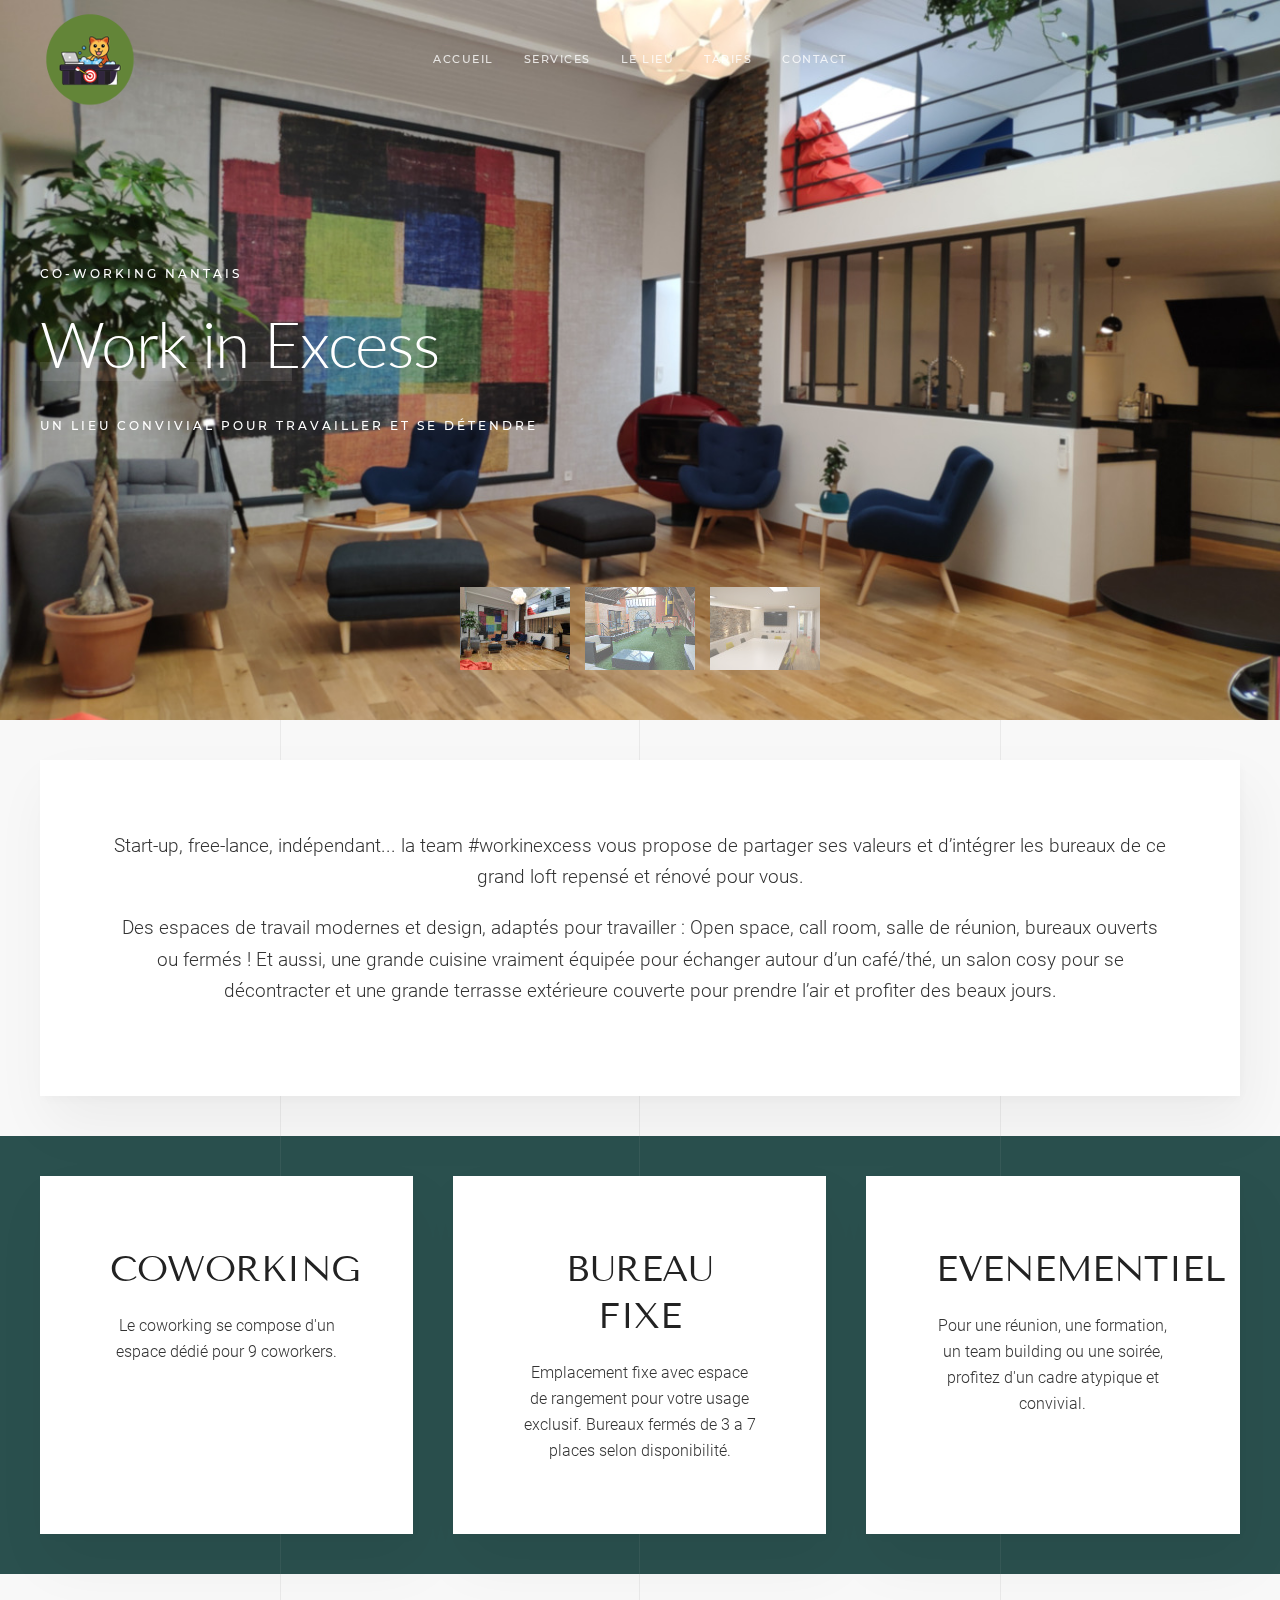
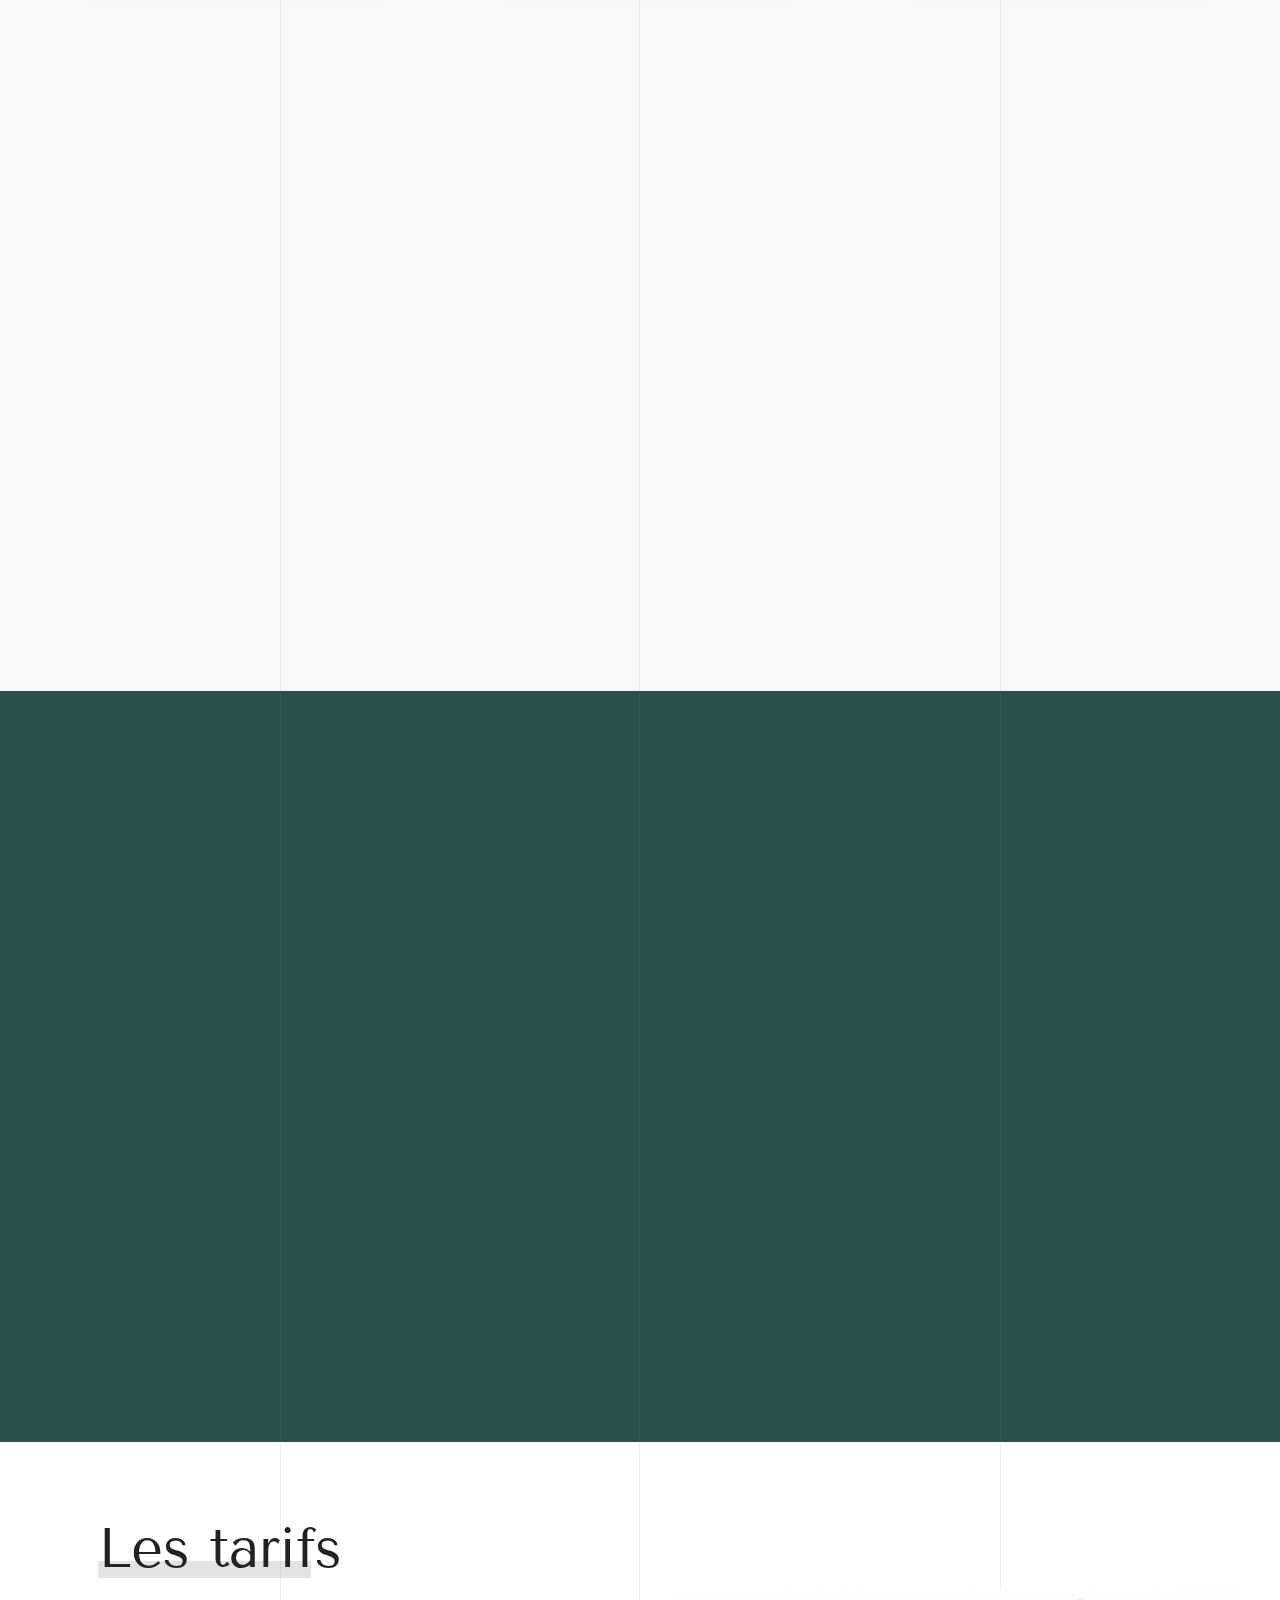
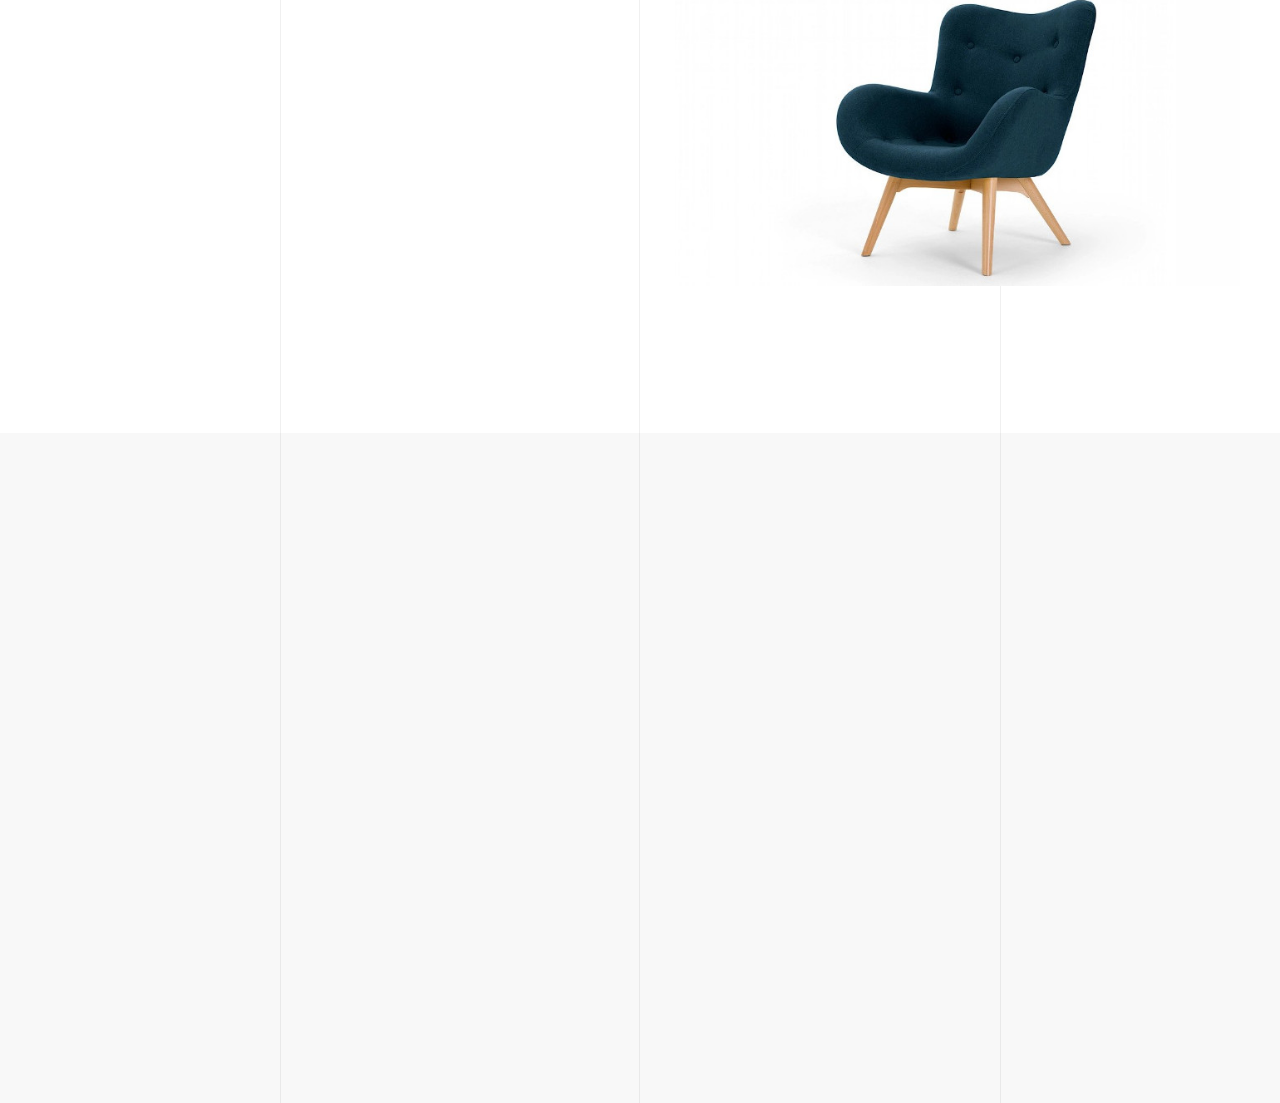
==== index.html @ 3f587df8 "Correction taille image + carnet 10 tickets" ====
<!DOCTYPE html>
<html dir="ltr" vocab="http://schema.org/" lang="en-gb">
<head>
  <meta http-equiv="content-type" content="text/html; charset=UTF-8">
  <meta http-equiv="X-UA-Compatible" content="IE=edge">
  <meta name="viewport" content="width=device-width, initial-scale=1">
  <meta charset="utf-8">
  <!-- base href="https://demo.yootheme.com/themes/joomla/2017/florence/" -->
  <meta name="author" content="Super User">
  <meta name="generator" content="Joomla! - Open Source Content Management">
  <title>Work In Excess</title>
  <link href="css/theme-white-red.css" rel="stylesheet" id="theme-style-css">
  <link href="https://fonts.googleapis.com/css?family=Lato" rel="stylesheet">
  <script src="js/uikit.js"></script>
  <script src="js/uikit-icons-florence.js"></script>
  <script src="js/theme.js"></script>
  <script>
    document.addEventListener('DOMContentLoaded', function () {
      Array.prototype.slice.call(document.querySelectorAll('a span[id^="cloak"]')).forEach(
          function (span) {
            span.innerText = span.textContent;
          });
    });
  </script>

</head>
<body class="" style="">


<div class="tm-page">

  <div class="tm-header-mobile uk-hidden@l">
    <nav class="uk-navbar-container uk-navbar">
      <div class="uk-navbar-left">
        <a class="uk-navbar-toggle" href="#tm-mobile" uk-toggle="">
          <div uk-navbar-toggle-icon="" class="uk-navbar-toggle-icon uk-icon">
            <svg width="20" height="20" viewBox="0 0 20 20" xmlns="http://www.w3.org/2000/svg"
                 data-svg="navbar-toggle-icon">
              <rect y="9" width="20" height="1"></rect>
              <rect y="3" width="20" height="1"></rect>
              <rect y="15" width="20" height="1"></rect>
            </svg>
          </div>
        </a>
      </div>

      <div class="uk-navbar-center">
        <a class="uk-navbar-item uk-logo" href="#">
          <img src="img/logo/logo-mobile.png" alt="Work In Excess"> </a>
      </div>

    </nav>


    <div id="tm-mobile" class="uk-modal-full uk-modal" uk-modal="">
      <div class="uk-modal-dialog uk-modal-body uk-text-center uk-flex uk-height-viewport">

        <button class="uk-modal-close-full uk-close uk-icon" type="button" uk-close="">
          <svg width="14" height="14" viewBox="0 0 14 14" xmlns="http://www.w3.org/2000/svg"
               data-svg="close-icon">
            <line fill="none" stroke="#000" stroke-width="1.1" x1="1" y1="1" x2="13" y2="13"></line>
            <line fill="none" stroke="#000" stroke-width="1.1" x1="13" y1="1" x2="1" y2="13"></line>
          </svg>
        </button>

        <div class="uk-margin-auto-vertical uk-width-1-1">
          <div class="uk-child-width-1-1 uk-grid" uk-grid="">
            <div>
              <div class="uk-panel" id="module-0">
                <ul class="uk-nav uk-nav-primary uk-nav-center"
                    uk-scrollspy="target: [uk-scrollspy-class]; cls: uk-animation-fade; delay: false;">
                  <li><a href="#home" uk-toggle="target: #tm-mobile">Accueil</a></li>
                  <li><a href="#services" uk-toggle="target: #tm-mobile">Services</a></li>
                  <li><a href="#site" uk-toggle="target: #tm-mobile"
                         uk-scrollspy="target: [uk-scrollspy-class uk-section-default]; cls: uk-animation-fade; delay: false;">Le
                    Lieu</a></li>
                  <li><a href="#tarifs" uk-toggle="target: #tm-mobile">Tarifs</a></li>
                  <li><a href="#Contact" uk-toggle="target: #tm-mobile">Contact</a></li>
                </ul>
              </div>
            </div>
          </div>


        </div>

      </div>
    </div>
  </div>


  <div class="tm-header uk-visible@l tm-header-transparent" uk-header="">


    <div uk-sticky="" media="@l" cls-active="uk-navbar-sticky" sel-target=".uk-navbar-container"
         class="uk-sticky">

      <div class="uk-navbar-container uk-navbar-transparent uk-light">

        <div class="uk-container">
          <nav class="uk-navbar"
               uk-navbar="{&quot;align&quot;:&quot;center&quot;,&quot;boundary&quot;:&quot;!.uk-navbar-container&quot;}">

            <div class="uk-navbar-left">
              <a href="#home" class="uk-navbar-item uk-logo">
                <img src="img/logo/logo-inverted.png" class="uk-logo-inverse" alt="Work In Excess">
              </a>
            </div>

            <div class="uk-navbar-center">

              <ul class="uk-navbar-nav">

                <li><a href="#home">Accueil</a></li>
                <li><a href="#services">Services</a></li>
                <li><a href="#site">Le Lieu</a></li>
                <li><a href="#tarifs">Tarifs</a></li>
                <li><a href="#Contact">Contact</a></li>

              </ul>

            </div>

            <div class="uk-navbar-right">


              <div class="uk-navbar-item" id="module-tm-1">


              </div>


            </div>

          </nav>
        </div>

      </div>

    </div>
    <div class="uk-sticky-placeholder" style="height: 120px; margin: 0px;" hidden=""></div>


  </div>


  <div id="system-message-container">
  </div>


  <div id="home" class="demo uk-section-primary uk-section uk-padding-remove-vertical"
       tm-header-transparent="dark">


    <div class="uk-grid-margin uk-grid uk-grid-stack" uk-grid="">
      <div class="uk-width-1-1@m uk-first-column">


        <div class="uk-margin uk-text-left@s uk-text-center uk-slideshow"
             uk-slideshow="minHeight: 600; maxHeight: 950; animation: pull; velocity: 1.4; autoplay: 1;">
          <div class="uk-position-relative">

            <ul class="uk-slideshow-items" style="min-height: 712.688px;">
              <li class="el-item uk-active uk-transition-active"
                  style="transform: translateX(0px); z-index: -1;">

                <div class="uk-position-cover" uk-slideshow-parallax="scale: 1"
                     style="transform: scale(1.2);">

                  <img class="el-image uk-cover" alt="" uk-cover=""
                       uk-img="target: !.uk-slideshow-items" data-src="./img/front/1.jpg"
                       data-srcset="./img/front/1_768.jpg 768w, ./img/front/1_1024.jpg 1024w, ./img/front/1_1366.jpg 1366w, ./img/front/1_1600.jpg 1600w, ./img/front/1_1920.jpg 1920w, ./img/front/1.jpg 2560w"
                       data-sizes="(max-aspect-ratio: 2560/1920) 225vh"
                       data-width="2560"
                       data-height="1920"
                       src="./img/front/2.jpg"
                       style="width: 1602px; height: 714px;"
                       sizes="(max-aspect-ratio: 2560/1920) 225vh"
                       srcset="./img/front/1_768.jpg 768w, ./img/front/1_1024.jpg 1024w, ./img/front/1_1366.jpg 1366w, ./img/front/1_1600.jpg 1600w, ./img/front/1_1920.jpg 1920w, ./img/front/1.jpg 2560w">
                </div>
                <div class="uk-position-cover"
                     uk-slideshow-parallax="opacity: 0.2,0,0; backgroundColor: #000,#000"
                     style="background-color: rgb(0, 0, 0); opacity: 0;"></div>

                <div
                    class="uk-position-cover uk-flex uk-flex-left uk-flex-middle uk-container uk-section">
                  <div class="header-text el-overlay uk-panel uk-width-xlarge">
                    <div class="el-meta uk-margin uk-h5 uk-margin-remove-adjacent"
                         uk-slideshow-parallax="y: 70,0,-100;"
                         style="transform: translate3d(0px, 0px, 0px);">Co-Working Nantais
                    </div>
                    <h1 class="el-title uk-margin uk-heading-primary uk-heading-line"
                        uk-slideshow-parallax="x: 320,0,-250;"
                        style="transform: translate3d(0px, 0px, 0px); font-family: 'Lato', sans-serif;">
                      <span>Work in Excess</span>
                    </h1>


                    <div class="el-meta uk-margin uk-h5 uk-margin-remove-adjacent"
                         uk-slideshow-parallax="y: 70,0,-100;"
                         style="transform: translate3d(0px, 0px, 0px);">
                      <p>UN LIEU CONVIVIAL
                        pour travailler et se détendre</p>
                    </div>

                  </div>
                </div>
              </li>
              <li class="el-item">

                <div class="uk-position-cover" uk-slideshow-parallax="scale: 1,1.2,1.2">

                  <img class="el-image uk-cover" alt="" uk-cover=""
                       uk-img="target: !.uk-slideshow-items" data-src="./img/front/2.jpg"
                       data-srcset="./img/front/2_768.jpg 768w, ./img/front/2_1024.jpg 1024w, ./img/front/2_1366.jpg 1366w, ./img/front/2_1600.jpg 1600w, ./img/front/2_1920.jpg 1920w, ./img/front/2.jpg 2560w"
                       data-sizes="(max-aspect-ratio: 2560/1920) 225vh" data-width="2560"
                       data-height="1920" src="./img/front/2.jpg"
                       style="width: 1602px; height: 714px;"
                       sizes="(max-aspect-ratio: 2560/1920) 225vh"
                       srcset="./img/front/2_768.jpg 768w, ./img/front/2_1024.jpg 1024w, ./img/front/2_1366.jpg 1366w, ./img/front/2_1600.jpg 1600w, ./img/front/2_1920.jpg 1920w, ./img/front/2.jpg 2560w">

                </div>
                <div class="uk-position-cover"
                     uk-slideshow-parallax="opacity: 0.2,0,0; backgroundColor: #000,#000"></div>

                <div
                    class="uk-position-cover uk-flex uk-flex-right uk-flex-bottom uk-container uk-section">
                  <div class="header-text el-overlay uk-panel uk-width-xlarge">
                    <div class="el-meta uk-margin uk-h5 uk-margin-remove-adjacent"
                         uk-slideshow-parallax="y: 70,0,-100;">
                    </div>
                    <h1 class="el-title uk-margin uk-heading-primary uk-heading-line"
                        uk-slideshow-parallax="x: 320,0,-250;"><span>Terrasse couverte</span>
                    </h1>


                    <div class="el-meta uk-margin uk-h4 uk-margin-remove-adjacent"
                         uk-slideshow-parallax="y: 70,0,-100;" style="font-size: 22px;padding:15px; text-transform: uppercase;background-color: rgba(255, 255, 255, .1);color: rgba(255, 255, 255, .8);">
                      Pour discuter, échanger, déjeuner ou jouer
                    </div>

                    <p>&nbsp;<br/>&nbsp;<br/>&nbsp;<br/></p>

                  </div>
                </div>
              </li>
              <li class="el-item">

                <div class="uk-position-cover" uk-slideshow-parallax="scale: 1,1.2,1.2">

                  <img class="el-image uk-cover" alt="" uk-cover=""
                       uk-img="target: !.uk-slideshow-items" data-src="./img/front/3.jpg"
                       data-srcset="./img/front/3_768.jpg 768w, ./img/front/3_1024.jpg 1024w, ./img/front/3_1366.jpg 1366w, ./img/front/3_1600.jpg 1600w, ./img/front/3_1920.jpg 1920w, ./img/front/3.jpg 2560w"
                       data-sizes="(max-aspect-ratio: 2560/1920) 225vh" data-width="2560"
                       data-height="1920" src="./img/front/3.jpg"
                       style="width: 1602px; height: 714px;"
                       sizes="(max-aspect-ratio: 2560/1920) 225vh"
                       srcset="./img/front/3_768.jpg 768w, ./img/front/3_1024.jpg 1024w, ./img/front/3_1366.jpg 1366w, ./img/front/3_1600.jpg 1600w, ./img/front/3_1920.jpg 1920w, ./img/front/3.jpg 2560w">

                </div>
                <div class="uk-position-cover"
                     uk-slideshow-parallax="opacity: 0.2,0,0; backgroundColor: #000,#000"></div>

                <div
                    class="uk-position-cover uk-flex uk-flex-left uk-flex-middle uk-container uk-section">
                  <div class="header-text el-overlay uk-panel uk-width-xlarge">
                    <div class="el-meta uk-margin uk-h5 uk-margin-remove-adjacent"
                         uk-slideshow-parallax="y: 70,0,-100;">

                    </div>
                    <h1 class="el-title uk-margin uk-heading-primary uk-heading-line"
                        uk-slideshow-parallax="x: 320,0,-250;"><span>1 open-space <br>+ 8 bureaux <br>= 43 places </span>
                    </h1>


                    <!--<p><a class="el-link uk-button uk-button-default"
                          href="#"
                          uk-slideshow-parallax="y: -60,0,190;">location possible pour les extérieurs, compris pour les locataires</a></p>-->

                  </div>
                </div>
              </li>
            </ul>


            <div class="uk-position-bottom-center uk-position-large uk-visible@s">
              <ul class="el-nav uk-thumbnav uk-flex-center" uk-margin="">
                <li uk-slideshow-item="0" class="uk-active uk-first-column">
                  <a href="#"><img alt="" data-src="./img/front/1_110.jpg"
                                   data-srcset="./img/front/1_110.jpg 110w, ./img/front/1_220.jpg 220w"
                                   data-sizes="(min-width: 110px) 110px"
                                   data-width="320" data-height="290"
                                   uk-img="" src="./img/front/1_220.jpg"
                                   sizes="(min-width: 110px) 110px"
                                   srcset="./img/front/1_110.jpg 110w, ./img/front/1_220.jpg 220w"></a>
                </li>
                <li uk-slideshow-item="1">
                  <a href="#"><img alt="" data-src="./img/front/2_110.jpg"
                                   data-srcset="./img/front/2_110.jpg 110w, ./img/front/2_220.jpg 220w"
                                   data-sizes="(min-width: 110px) 110px"
                                   data-width="320" data-height="290"
                                   uk-img="" src="./img/front/2_220.jpg"
                                   sizes="(min-width: 110px) 110px"
                                   srcset="./img/front/2_110.jpg 110w, ./img/front/2_220.jpg 220w"></a>
                </li>
                <li uk-slideshow-item="2">
                  <a href="#"><img alt="" data-src="./img/front/3_110.jpg"
                                   data-srcset="./img/front/3_110.jpg 110w, ./img/front/3_220.jpg 220w"
                                   data-sizes="(min-width: 110px) 110px"
                                   data-width="320" data-height="290"
                                   uk-img="" src="./img/front/3_220.jpg"
                                   sizes="(min-width: 110px) 110px"
                                   srcset="./img/front/3_110.jpg 110w, ./img/front/3_220.jpg 220w"></a>
                </li>
              </ul>
            </div>
          </div>
        </div>
      </div>
    </div>
  </div>


  <div id="services" class="uk-section-muted uk-section uk-section-small"
       uk-scrollspy="target: [uk-scrollspy-class]; cls: uk-animation-fade; delay: false;">
    <div class="uk-position-relative">
      <div class="uk-container uk-container-large">
        <div class="uk-grid-margin uk-grid uk-grid-stack" uk-grid=""
             uk-height-match="target: .uk-card; row: false">


          <div class="uk-width-3-3@m uk-first-column">
            <div class="uk-margin uk-text-center@m uk-text-center">
              <div class="uk-child-width-3-3 uk-child-width-3-3@m uk-grid-match uk-grid" uk-grid="">

                <div class="uk-first-column">
                  <div
                          class="el-item uk-card uk-card-default uk-card-large uk-card-body uk-scrollspy-inview uk-animation-fade"
                          uk-scrollspy-class="" style="font-size: larger;">
                    <div class="el-content uk-margin" >

                      <p>Start-up, free-lance, indépendant... la team #workinexcess vous propose de partager ses valeurs et d’intégrer les bureaux de ce grand loft repensé et rénové pour vous.</p>

                      <p>Des espaces de travail modernes et design, adaptés pour travailler : Open space, call room, salle de réunion, bureaux ouverts ou fermés !
                      Et aussi, une grande cuisine vraiment équipée pour échanger autour d’un café/thé, un salon cosy pour se décontracter et une grande terrasse extérieure couverte pour
                        prendre l’air et profiter des beaux jours.</p>

                    </div>
                  </div>
                </div>

              </div>
            </div>
          </div>
        </div>
      </div>
    </div>
  </div>

  <div id="services" class="uk-section-muted uk-section uk-section-small uk-section-secondary uk-preserve-color"
       uk-scrollspy="target: [uk-scrollspy-class]; cls: uk-animation-fade; delay: false;">
    <div class="uk-position-relative">
      <div class="uk-container uk-container-large">
        <div class="uk-grid-margin uk-grid uk-grid-stack" uk-grid=""
             uk-height-match="target: .uk-card; row: false">


          <div class="uk-width-1-1@m uk-first-column">
            <div class="uk-margin uk-text-center@m uk-text-center">
              <div class="uk-child-width-1-1 uk-child-width-1-3@m uk-grid-match uk-grid" uk-grid="">

                <div class="uk-first-column">
                  <div
                      class="el-item uk-card uk-card-default uk-card-large uk-card-body uk-scrollspy-inview uk-animation-fade"
                      uk-scrollspy-class="" style="">
                    <h2 class="el-title uk-margin uk-h3 uk-margin-remove-adjacent">
                      COWORKING</h2>
                    <div class="el-content uk-margin">Le coworking se compose d'un espace dédié pour 9 coworkers.
                    </div>
                  </div>
                </div>

                <div>
                  <div
                      class="el-item uk-card uk-card-default uk-card-large uk-card-body uk-scrollspy-inview uk-animation-fade"
                      uk-scrollspy-class="" style="">
                    <h2 class="el-title uk-margin uk-h3 uk-margin-remove-adjacent">
                      BUREAU FIXE</h2>
                    <div class="el-content uk-margin">Emplacement fixe avec espace de rangement pour votre usage exclusif. Bureaux fermés de 3 a 7 places selon disponibilité.
                    </div>
                  </div>
                </div>

                <div>
                  <div
                      class="el-item uk-card uk-card-default uk-card-large uk-card-body uk-scrollspy-inview uk-animation-fade"
                      uk-scrollspy-class="" style="">
                    <h2 class="el-title uk-margin uk-h3 uk-margin-remove-adjacent">
                      EVENEMENTIEL </h2>
                    <div class="el-content uk-margin">Pour une réunion, une formation, un team building ou une soirée, profitez d'un cadre atypique et convivial.
                    </div>
                  </div>
                </div>

              </div>
            </div>
          </div>
        </div>
      </div>
    </div>
  </div>


  <div class="uk-section-default uk-section-muted uk-section-large"
       uk-scrollspy="target: [uk-scrollspy-class]; cls: uk-animation-slide-left-medium; delay: false;">
    <div class="uk-position-relative">
      <div class="uk-container">
        <div class="uk-grid-large uk-margin uk-grid" uk-grid="">
          <div class="uk-width-expand@m uk-grid-item-match uk-flex-middle uk-first-column">
            <div class="uk-panel">
              <div class="uk-margin uk-text-center@m uk-text-center">

                <div class="uk-child-width-1-2 uk-child-width-1-4@s uk-child-width-1-5@m uk-grid"
                     uk-grid="" uk-lightbox="toggle: a[data-type];">

                  <div class="uk-first-column">
                    <div class="el-item uk-inline-clip uk-transition-toggle"
                         tabindex="0" uk-scrollspy-class=""
                         style="visibility: hidden;">
                      <svg class="mk-svg-icon" xmlns="http://www.w3.org/2000/svg"
                           xmlns:xlink="http://www.w3.org/1999/xlink" version="1.1"
                           viewBox="0 0 10.56 10.56" enable-background="new 0 0 10.56 10.56"
                           width="512px" height="512px">
                        <defs>
                          <linearGradient id="gradient-icon-5c372c948ed66" x1="0%" y1="0%"
                                          x2="100%" y2="100%">
                            <stop offset="0%" stop-color="#5ab57d"></stop>
                            <stop offset="100%" stop-color="#8fcda7"></stop>
                          </linearGradient>
                        </defs>
                        <g>
                          <g>
                            <path fill="url(#gradient-icon-5c372c94923a0)" fill-rule="evenodd"
                                  d="m10.503,1.771h-0.004c-1.475-1.094-3.242-1.771-5.219-1.771-1.932,0-3.674,0.65-5.13,1.698-0.032,0.013-0.068,0.048-0.091,0.073h-0.003c-0.033,0.041-0.056,0.091-0.056,0.149 0,0.133 0.107,0.24 0.24,0.24h4.8v8.159c0,0.133 0.108,0.24 0.24,0.24 0.133,0 0.24-0.107 0.24-0.24v-8.159h4.8c0.133,0 0.24-0.107 0.24-0.24 0-0.058-0.023-0.108-0.057-0.149zm-9.454-.091c1.244-0.748 2.669-1.2 4.231-1.2 1.561,0 2.992,0.452 4.237,1.2h-8.468zm8.311,3.84c-0.133,0-0.24,0.107-0.24,0.24v2.16h-1.68c-0.133,0-0.24,0.107-0.24,0.24v2.159c0,0.133 0.107,0.24 0.24,0.24 0.133,0 0.24-0.107 0.24-0.24v-1.919h1.44v1.92c0,0.133 0.107,0.24 0.24,0.24s0.24-0.107 0.24-0.24v-4.56c0-0.133-0.107-0.24-0.24-0.24zm-6.24,2.4h-1.68v-2.16c0-0.133-0.108-0.24-0.24-0.24-0.132,0-0.24,0.107-0.24,0.24v4.56c0,0.133 0.107,0.24 0.24,0.24 0.133,0 0.24-0.107 0.24-0.24v-1.92h1.44v1.92c0,0.133 0.107,0.24 0.24,0.24 0.133,0 0.24-0.107 0.24-0.24v-2.16c-4.44089e-16-0.132-0.107-0.24-0.24-0.24z"/>
                          </g>
                        </g>
                      </svg>

                      <h3 class="el-title uk-margin uk-h5"><b>Terrasse extérieure couverte</b></h3>
                    </div>
                  </div>


                  <div>
                    <div class="el-item uk-inline-clip uk-transition-toggle"
                         tabindex="0" uk-scrollspy-class=""
                         style="visibility: hidden;">
                      <svg class="mk-svg-icon" xmlns="http://www.w3.org/2000/svg" xmlns:xlink="http://www.w3.org/1999/xlink" version="1.1" id="Capa_1" x="0px" y="0px" viewBox="0 0 512 512" style="enable-background:new 0 0 512 512;" xml:space="preserve" width="512px" height="512px">
                        <defs>
                          <linearGradient id="gradient-icon-5c372c9494196" x1="0%" y1="0%"
                                          x2="100%" y2="100%">
                            <stop offset="0%" stop-color="#5ab57d"></stop>
                            <stop offset="100%" stop-color="#8fcda7"></stop>
                          </linearGradient>
                        </defs>
                        <g>
                          <path d="M330.667,122.667c23.467,0,42.667-19.2,42.667-42.667s-19.2-42.667-42.667-42.667S288,56.533,288,80     S307.2,122.667,330.667,122.667z" fill="url(#gradient-icon-5c372c94923a0)"/>
                          <path d="M106.667,261.333C48,261.333,0,309.333,0,368s48,106.667,106.667,106.667c58.667,0,106.667-48,106.667-106.667     S165.333,261.333,106.667,261.333z M106.667,442.667C65.067,442.667,32,409.6,32,368s33.067-74.667,74.667-74.667     c41.6,0,74.667,33.067,74.667,74.667S148.267,442.667,106.667,442.667z" fill="url(#gradient-icon-5c372c94923a0)"/>
                          <path d="M404.267,238.933v-42.667c-32,0-58.667-11.733-77.867-30.933L284.8,124.8c-6.4-7.467-17.067-12.8-28.8-12.8     s-22.4,4.267-29.867,12.8l-58.667,58.667c-7.467,7.467-12.8,18.133-12.8,29.867s5.333,22.4,12.8,30.933l67.2,59.733v106.667     h42.667V277.333L230.4,230.4l50.133-51.2l16,16C323.2,222.933,360.533,238.933,404.267,238.933z" fill="url(#gradient-icon-5c372c94923a0)"/>
                          <path d="M405.333,261.333c-58.667,0-106.667,48-106.667,106.667s48,106.667,106.667,106.667C464,474.667,512,426.667,512,368     S464,261.333,405.333,261.333z M405.333,442.667c-41.6,0-74.667-33.067-74.667-74.667s33.067-74.667,74.667-74.667     C446.933,293.333,480,326.4,480,368S446.933,442.667,405.333,442.667z" fill="url(#gradient-icon-5c372c94923a0)"/>
                        </g>
                      </svg>
                      <h3 class="el-title uk-margin uk-h5"><b>PARKING VELO</b></h3>
                    </div>
                  </div>

                  <div>
                    <div class="el-item uk-inline-clip uk-transition-toggle"
                         tabindex="0" uk-scrollspy-class=""
                         style="visibility: hidden;">

                      <svg class="mk-svg-icon" xmlns="http://www.w3.org/2000/svg" version="1.1" id="Capa_1" x="0px" y="0px" viewBox="0 0 351.941 351.941" style="enable-background:new 0 0 351.941 351.941;" xml:space="preserve" width="512px" height="512px">
                          <defs>
                            <linearGradient id="gradient-icon-5c372c948ed66" x1="0%" y1="0%"
                                            x2="100%" y2="100%">
                              <stop offset="0%" stop-color="#5ab57d"></stop>
                              <stop offset="100%" stop-color="#8fcda7"></stop>
                            </linearGradient>
                          </defs>
                        <g>
                          <path d="M319.971,152.464c-0.842-7.348-4.186-13.776-8.996-18.051C309.908,60.114,249.764,0,175.971,0   S42.031,60.114,40.965,134.413c-4.807,4.273-8.15,10.695-8.994,18.038c-13.549,3.284-23.643,15.511-23.643,30.057v31.863   c0,14.545,10.094,26.772,23.643,30.057c1.523,13.268,11.221,23.533,22.926,23.533H66.73c12.76,0,23.139-12.194,23.139-27.184   v-84.676c0-8.378-3.244-15.881-8.332-20.871c0.631-52.146,42.748-94.373,94.434-94.373s93.801,42.226,94.435,94.371   c-5.092,4.99-8.338,12.494-8.338,20.873v84.676c0,14.363,9.535,26.152,21.559,27.113v23.824c0,16.263-13.23,29.494-29.494,29.494   h-24.27c-3.127-9.141-11.797-15.734-21.982-15.734h-16.178c-12.811,0-23.232,10.423-23.232,23.234   c0,12.811,10.422,23.233,23.232,23.233h16.178c10.186,0,18.855-6.592,21.982-15.733h24.27c24.533,0,44.494-19.96,44.494-44.494   v-23.824c10.988-0.877,19.895-10.805,21.344-23.475c13.547-3.285,23.643-15.502,23.643-30.045v-31.863   C343.613,167.964,333.518,155.748,319.971,152.464z M31.756,228.387c-5.006-2.684-8.428-7.947-8.428-14.016v-31.863   c0-6.068,3.422-11.334,8.428-14.018V228.387z M207.881,336.941h-16.178c-4.539,0-8.232-3.693-8.232-8.233   c0-4.54,3.693-8.234,8.232-8.234h16.178c4.539,0,8.232,3.694,8.232,8.234C216.113,333.248,212.42,336.941,207.881,336.941z    M74.869,240.777c0,6.49-3.803,12.184-8.139,12.184H54.896c-4.336,0-8.141-5.693-8.141-12.184v-84.676   c0-6.49,3.805-12.184,8.141-12.184H66.73c4.336,0,8.139,5.693,8.139,12.184V240.777z M175.971,25.857   c-57.854,0-105.356,45.584-109.186,103.063c-0.02,0-0.037-0.002-0.055-0.002H56.178C60.021,65.448,112.275,15,175.971,15   c63.693,0,115.947,50.449,119.791,113.918h-10.551c-0.016,0-0.031,0.002-0.047,0.002C281.334,71.441,233.826,25.857,175.971,25.857   z M305.184,240.777c0,6.49-3.803,12.184-8.141,12.184h-11.832c-4.338,0-8.143-5.693-8.143-12.184v-84.676   c0-6.49,3.805-12.184,8.143-12.184h11.832c4.338,0,8.141,5.693,8.141,12.184V240.777z M328.613,214.371   c0,6.069-3.422,11.335-8.43,14.018v-59.895c5.008,2.684,8.43,7.945,8.43,14.014V214.371z" fill="url(#gradient-icon-5c372c94923a0)"/>
                        </g>
                      </svg>

                      <h3 class="el-title uk-margin uk-h5"><b>CALL ROOM</b></h3>

                    </div>
                  </div>


                  <div>
                    <div class="el-item uk-inline-clip uk-transition-toggle"
                         tabindex="0" uk-scrollspy-class=""
                         style="visibility: hidden;">

                      <svg class="mk-svg-icon" data-name="mk-li-users"
                           data-cacheid="icon-5c372c9490c49" xmlns="http://www.w3.org/2000/svg"
                           viewBox="0 0 512 512">
                        <defs>
                          <linearGradient id="gradient-icon-5c372c9490c49" x1="0%" y1="0%"
                                          x2="100%" y2="100%">
                            <stop offset="0%" stop-color="#5ab57d"></stop>
                            <stop offset="100%" stop-color="#8fcda7"></stop>
                          </linearGradient>
                        </defs>
                        <path fill="url(#gradient-icon-5c372c9490c49)"
                              d="M400.64 239.753c24.884-18.73 43.453-51.852 43.453-89.711 0-58.52-41.499-105.958-90.262-105.958-37.935 0-71.357 28.77-84.37 69.065-16.584-40.709-52.32-69.003-92.209-69.003-54.864 0-101.965 51.315-101.965 117.147 0 42.594 21.305 81.924 49.316 103-69.31 22.254-119.493 87.212-119.508 163.91.015 21.933 17.802 39.714 39.736 39.714h264.887c21.933 0 39.721-17.78 39.736-39.714 0-2.498-.199-4.95-.307-7.434h122.435c19.496 0 35.306-15.802 35.321-35.299-.013-68.192-44.639-125.93-106.263-145.717zm-105.176-98.586c.137-1.456.33-2.897.536-4.337.261-1.732.567-3.448.935-5.15.184-.905.352-1.839.574-2.729 3.641-14.622 11.059-27.758 20.569-37.567 10.062-9.932 22.539-15.91 35.751-15.91 13.158 0 25.604 5.948 35.651 15.803 9.565 9.825 17.044 23.007 20.707 37.705.207.859.368 1.748.552 2.621.368 1.732.682 3.495.95 5.257.207 1.426.399 2.851.537 4.292.176 1.839.283 3.678.337 5.533.031.95.108 1.869.115 2.82-.008.95-.084 1.886-.115 2.836-.053 1.854-.161 3.694-.337 5.518-.138 1.456-.33 2.882-.537 4.307-.268 1.763-.582 3.51-.95 5.257-.184.874-.345 1.748-.552 2.621-3.663 14.684-11.143 27.865-20.707 37.69-10.047 9.871-22.493 15.802-35.651 15.802-13.212 0-25.689-5.978-35.751-15.909-9.51-9.795-16.929-22.93-20.569-37.552-.222-.904-.391-1.824-.574-2.728-.368-1.701-.675-3.433-.935-5.165-.206-1.426-.399-2.867-.536-4.338-.177-1.808-.284-3.648-.337-5.502-.031-.935-.108-1.87-.115-2.836.007-.95.084-1.885.115-2.835.053-1.84.161-3.679.337-5.504zm-21.121 57.141c7.817 16.967 19.259 31.36 32.685 41.46-21.19 6.805-40.334 18.148-56.351 32.846-6.713-3.173-13.61-6.039-20.768-8.338 19.987-15.036 36.556-38.363 44.434-65.968zm-166.946-25.413v-.046c-.475-3.832-.72-7.68-.72-11.542v-.046c.008-26.516 11.665-51.592 28.272-68.222 11.993-10.99 26.753-17.503 42.303-17.503 19.305 0 37.437 10.514 50.519 27.282 9.986 13.703 17.205 30.961 19.412 48.909l.008.046c.468 3.832.713 7.695.713 11.541v.062c-.008 26.501-11.664 51.577-28.248 68.207-12.001 10.99-26.761 17.504-42.326 17.504-19.305 0-37.437-10.514-50.519-27.283-9.987-13.687-17.206-30.961-19.414-48.909zm202.322 263.631h-264.887c-4.599 0-8.346-3.74-8.346-8.323.015-61.401 39.276-115.262 97.712-134.022l3.87-1.241c21.006-6.744 56.696-8.338 78.445.015l3.809 1.227c58.45 18.746 97.727 72.605 97.743 134.007 0 4.597-3.748 8.337-8.346 8.337zm161.864-47.148h-126.627c-9.411-40.74-33.237-75.947-65.885-99.919 11.02-8.568 23.658-15.343 37.552-19.803l9.786-3.142c7.817-2.621 34.655-6.882 54.642-.077l9.994 3.203c50.511 16.216 84.454 62.766 84.468 115.798.001 2.178-1.761 3.94-3.93 3.94z"></path>
                      </svg>
                      <h3 class="el-title uk-margin uk-h5"><b>SALLE DE RÉUNION <br/>12 PERSONNES</b></h3>
                    </div>
                  </div>


                  <div>
                    <div class="el-item uk-inline-clip uk-transition-toggle"
                         tabindex="0" uk-scrollspy-class=""
                         style="visibility: hidden;">
                      <svg class="mk-svg-icon" xmlns="http://www.w3.org/2000/svg" version="1.1" id="Capa_1" x="0px" y="0px" viewBox="0 0 480 480" style="enable-background:new 0 0 480 480;" xml:space="preserve" width="512px" height="512px">
                        <defs>
                          <linearGradient id="gradient-icon-5c372c9490c49" x1="0%" y1="0%"
                                          x2="100%" y2="100%">
                            <stop offset="0%" stop-color="#5ab57d"></stop>
                            <stop offset="100%" stop-color="#8fcda7"></stop>
                          </linearGradient>
                        </defs>
                        <g>
                          <path d="M316,304H156c-4.418,0-8,3.582-8,8s3.582,8,8,8h72v152c0,4.418,3.582,8,8,8s8-3.582,8-8V320h72c4.418,0,8-3.582,8-8    S320.418,304,316,304z" fill="url(#gradient-icon-5c372c94923a0)"/>
                        </g>
                        <g>
                          <path d="M404,232c-22.091,0-40,17.909-40,40v64c0,4.418-3.582,8-8,8h-40c-13.255,0-24,10.745-24,24v88c0,13.255,10.745,24,24,24    s24-10.745,24-24v-56c0-4.418,3.582-8,8-8h72c13.255,0,24-10.745,24-24v-96C444,249.909,426.091,232,404,232z M428,368    c0,4.418-3.582,8-8,8h-72c-13.255,0-24,10.745-24,24v56c0,4.418-3.582,8-8,8s-8-3.582-8-8v-88c0-4.418,3.582-8,8-8h40    c13.255,0,24-10.745,24-24v-64c0-13.255,10.745-24,24-24s24,10.745,24,24V368z" fill="url(#gradient-icon-5c372c94923a0)"/>
                        </g>
                        <g>
                          <path d="M404,144c-22.08,0.026-39.974,17.92-40,40c0,22.091,17.909,40,40,40c22.091,0,40-17.909,40-40S426.091,144,404,144z     M404,208c-13.255,0-24-10.745-24-24s10.745-24,24-24s24,10.745,24,24S417.255,208,404,208z" fill="url(#gradient-icon-5c372c94923a0)"/>
                        </g>
                        <g>
                          <path d="M164,344h-40c-4.418,0-8-3.582-8-8v-64c0-22.091-17.909-40-40-40s-40,17.909-40,40v96c0,13.255,10.745,24,24,24h72    c4.418,0,8,3.582,8,8v56c0,13.255,10.745,24,24,24s24-10.745,24-24v-88C188,354.745,177.255,344,164,344z M172,456    c0,4.418-3.582,8-8,8s-8-3.582-8-8v-56c0-13.255-10.745-24-24-24H60c-4.418,0-8-3.582-8-8v-96c0-13.255,10.745-24,24-24    s24,10.745,24,24v64c0,13.255,10.745,24,24,24h40c4.418,0,8,3.582,8,8V456z" fill="url(#gradient-icon-5c372c94923a0)"/>
                        </g>
                        <g>
                          <path d="M76,144c-22.091,0-40,17.909-40,40c0.026,22.08,17.92,39.974,40,40c22.091,0,40-17.909,40-40S98.091,144,76,144z M76,208    c-13.255,0-24-10.745-24-24s10.745-24,24-24s24,10.745,24,24S89.255,208,76,208z" fill="url(#gradient-icon-5c372c94923a0)"/>
                        </g>
                        <g>
                          <path d="M354.233,203.003c-1.872-2.34-4.896-3.438-7.833-2.844l-22.76,4.544c-1.883,0.378-3.836-0.11-5.32-1.328    c-1.493-1.217-2.347-3.05-2.32-4.976c-0.022-12.362-10.038-22.378-22.4-22.4H178.4c-12.362,0.022-22.378,10.038-22.4,22.4v67.2    c0.022,12.362,10.038,22.378,22.4,22.4h115.2c12.362-0.022,22.378-10.038,22.4-22.4v-18.672c-0.012-1.949,0.873-3.796,2.4-5.008    l34.584-27.672C356.434,211.488,356.993,206.454,354.233,203.003z M308.424,229.424c-5.337,4.24-8.44,10.688-8.424,17.504V265.6    c0,3.535-2.865,6.4-6.4,6.4H178.4c-3.535,0-6.4-2.865-6.4-6.4v-67.2c0-3.535,2.865-6.4,6.4-6.4h115.2c3.535,0,6.4,2.865,6.4,6.4    c-0.013,11.222,8.28,20.721,19.4,22.224L308.424,229.424z" fill="url(#gradient-icon-5c372c94923a0)"/>
                        </g>
                        <g>
                          <path d="M300,0H164c-13.255,0-24,10.745-24,24v64c0.002,8.336,4.33,16.075,11.432,20.44l-26.088,39.12    c-2.165,3.244-1.675,7.577,1.16,10.256c2.832,2.676,7.18,2.922,10.296,0.584l59.736-44.8c1.387-1.035,3.07-1.596,4.8-1.6H300    c13.255,0,24-10.745,24-24V24C324,10.745,313.255,0,300,0z M308,88c0,4.418-3.582,8-8,8h-98.664    c-5.192,0.008-10.242,1.691-14.4,4.8l-22.4,16.8l6.096-9.136c2.465-3.666,1.492-8.637-2.175-11.103    c-1.318-0.886-2.869-1.36-4.457-1.361c-4.418,0-8-3.582-8-8V24c0-4.418,3.582-8,8-8h136c4.418,0,8,3.582,8,8V88z" fill="url(#gradient-icon-5c372c94923a0)"/>
                        </g>
                        <g>
                          <path d="M284,48H180c-4.418,0-8,3.582-8,8s3.582,8,8,8h104c4.418,0,8-3.582,8-8S288.418,48,284,48z" fill="url(#gradient-icon-5c372c94923a0)"/>
                        </g>
                        <g>
                          <path d="M276,224h-80c-4.418,0-8,3.582-8,8s3.582,8,8,8h80c4.418,0,8-3.582,8-8S280.418,224,276,224z" fill="url(#gradient-icon-5c372c94923a0)"/>
                        </g>
                      </svg>



                      <h3 class="el-title uk-margin uk-h5"><b>Salle d'entretien/vidéo pour 3 personnes</b></h3>
                    </div>
                  </div>


                  <div class="uk-grid-margin uk-first-column">
                    <div class="el-item uk-inline-clip uk-transition-toggle"
                         tabindex="0" uk-scrollspy-class=""
                         style="visibility: hidden;">
                      <svg class="mk-svg-icon" data-name="mk-li-game-pad"
                           data-cacheid="icon-5c372c94923a0" xmlns="http://www.w3.org/2000/svg"
                           viewBox="0 0 352 512">
                        <defs>
                          <linearGradient id="gradient-icon-5c372c94923a0" x1="0%" y1="0%"
                                          x2="100%" y2="100%">
                            <stop offset="0%" stop-color="#5ab57d"></stop>
                            <stop offset="100%" stop-color="#8fcda7"></stop>
                          </linearGradient>
                        </defs>
                        <path fill="url(#gradient-icon-5c372c94923a0)"
                              d="M301.562 4.877h-251.124c-26.003 0-47.086 21.083-47.086 47.086v408.075c0 26.003 21.083 47.086 47.086 47.086h251.123c26.002 0 47.086-21.083 47.086-47.086v-408.076c0-26.003-21.083-47.085-47.085-47.085zm15.695 455.161c0 8.652-7.043 15.695-15.695 15.695h-251.124c-8.653 0-15.695-7.043-15.695-15.695v-408.076c0-8.653 7.042-15.695 15.695-15.695h251.123c8.652 0 15.695 7.042 15.695 15.695v408.076zm-243.245-172.644h204.038c4.337 0 7.848-3.514 7.848-7.848v-204.037c0-4.334-3.51-7.848-7.848-7.848h-204.038c-4.338 0-7.848 3.513-7.848 7.848v204.038c0 4.333 3.51 7.847 7.848 7.847zm7.847-204.037h188.342v188.342h-188.342v-188.342zm31.36 298.209h15.695c8.668 0 15.695-7.028 15.695-15.695 0-8.668-7.028-15.695-15.695-15.695h-15.695v-15.691c0-8.668-7.028-15.695-15.695-15.695s-15.695 7.028-15.695 15.695v15.691h-15.695c-8.668 0-15.695 7.028-15.695 15.695 0 8.668 7.028 15.695 15.695 15.695h15.695v15.695c0 8.668 7.028 15.695 15.695 15.695s15.695-7.028 15.695-15.695v-15.695zm156.952-78.476c-17.335 0-31.39 14.055-31.39 31.39s14.055 31.39 31.39 31.39 31.39-14.055 31.39-31.39-14.054-31.39-31.39-31.39zm0 47.085c-8.653 0-15.695-7.039-15.695-15.695 0-8.657 7.042-15.695 15.695-15.695 8.652 0 15.695 7.039 15.695 15.695s-7.043 15.695-15.695 15.695zm-55.056 0c-17.335 0-31.39 14.055-31.39 31.39s14.056 31.39 31.39 31.39c17.335 0 31.39-14.055 31.39-31.39s-14.055-31.39-31.39-31.39zm0 47.086c-8.652 0-15.695-7.039-15.695-15.695 0-8.657 7.043-15.695 15.695-15.695 8.653 0 15.695 7.039 15.695 15.695 0 8.655-7.042 15.695-15.695 15.695zm-70.505 31.325h-15.695c-8.668 0-15.695 7.028-15.695 15.695s7.028 15.695 15.695 15.695h15.695c8.668 0 15.695-7.028 15.695-15.695s-7.028-15.695-15.695-15.695zm62.78 0h-15.695c-8.668 0-15.695 7.028-15.695 15.695s7.028 15.695 15.695 15.695h15.695c8.668 0 15.695-7.028 15.695-15.695s-7.027-15.695-15.695-15.695z"></path>
                      </svg>

                      <h3 class="el-title uk-margin uk-h5"><b>Console</b></h3>
                    </div>
                  </div>


                  <div class="uk-grid-margin uk-first-column">
                    <div class="el-item uk-inline-clip uk-transition-toggle"
                         tabindex="0" uk-scrollspy-class=""
                         style="visibility: hidden;">
                      <svg class="mk-svg-icon" xmlns="http://www.w3.org/2000/svg"
                           viewBox="0 0 512 512" width="512px" height="512px">
                        <defs>
                          <linearGradient id="gradient-icon-5c372c94923a0" x1="0%" y1="0%"
                                          x2="100%" y2="100%">
                            <stop offset="0%" stop-color="#5ab57d"></stop>
                            <stop offset="100%" stop-color="#8fcda7"></stop>
                          </linearGradient>
                        </defs>
                        <path
                            d="m157.539062 137.847656h-39.386718c-8.15625 0-14.769532 6.609375-14.769532 14.769532 0 8.15625 6.613282 14.765624 14.769532 14.765624h39.386718c8.15625 0 14.769532-6.609374 14.769532-14.765624 0-8.160157-6.613282-14.769532-14.769532-14.769532zm0 0"
                            fill="url(#gradient-icon-5c372c94923a0)"/>
                        <path
                            d="m393.847656 137.847656h-39.386718c-8.15625 0-14.769532 6.609375-14.769532 14.769532 0 8.15625 6.613282 14.765624 14.769532 14.765624h39.386718c8.15625 0 14.769532-6.609374 14.769532-14.765624 0-8.160157-6.613282-14.769532-14.769532-14.769532zm0 0"
                            fill="url(#gradient-icon-5c372c94923a0)"/>
                        <path
                            d="m497.230469 177.230469h-29.539063v-24.613281c0-31.640626-20-58.683594-48.019531-69.179688 5.453125-8.449219 8.636719-18.5 8.636719-29.285156 0-29.859375-24.292969-54.152344-54.15625-54.152344-29.859375 0-54.152344 24.292969-54.152344 54.152344 0 10.785156 3.179688 20.835937 8.636719 29.285156-28.019531 10.496094-48.019531 37.539062-48.019531 69.179688v24.613281h-49.234376v-24.613281c0-31.640626-20-58.683594-48.019531-69.179688 5.457031-8.449219 8.636719-18.5 8.636719-29.285156 0-29.859375-24.292969-54.152344-54.152344-54.152344-29.863281 0-54.15625 24.292969-54.15625 54.152344 0 10.785156 3.183594 20.835937 8.636719 29.285156-28.019531 10.496094-48.019531 37.539062-48.019531 69.179688v24.613281h-29.539063c-8.15625 0-14.769531 6.613281-14.769531 14.769531s6.613281 14.769531 14.769531 14.769531h29.539063v9.851563c0 13.867187 6.621094 27.113281 17.707031 35.4375l15.773437 11.839844c3.695313 2.773437 5.902344 7.1875 5.902344 11.808593v103.371094c0 24.429687 19.878906 44.304687 44.308594 44.304687h19.691406c24.433594 0 44.308594-19.875 44.308594-44.304687v-103.367187c0-4.625 2.207031-9.039063 5.902344-11.8125l15.773437-11.839844c11.089844-8.324219 17.707031-21.570313 17.707031-35.433594v-9.855469h49.234376v9.851563c0 13.867187 6.617187 27.113281 17.707031 35.4375l15.773437 11.839844c3.695313 2.773437 5.902344 7.1875 5.902344 11.808593v103.371094c0 24.429687 19.875 44.304687 44.308594 44.304687h19.691406c24.429688 0 44.308594-19.875 44.308594-44.304687v-103.367187c0-4.625 2.207031-9.039063 5.902344-11.8125l15.773437-11.839844c11.089844-8.324219 17.707031-21.570313 17.707031-35.433594v-9.855469h29.539063c8.15625 0 14.769531-6.613281 14.769531-14.769531s-6.613281-14.769531-14.769531-14.769531zm-359.382813-147.691407c13.570313 0 24.613282 11.042969 24.613282 24.613282 0 13.574218-11.042969 24.617187-24.613282 24.617187-13.574218 0-24.617187-11.042969-24.617187-24.617187 0-13.570313 11.042969-24.613282 24.617187-24.613282zm64 187.082032c0 4.621094-2.207031 9.039062-5.90625 11.8125l-15.769531 11.839844c-11.089844 8.320312-17.710937 21.570312-17.710937 35.4375v103.367187c0 8.140625-6.625 14.769531-14.769532 14.769531h-19.691406c-8.144531 0-14.769531-6.628906-14.769531-14.769531v-103.367187c0-13.867188-6.621094-27.113282-17.710938-35.4375l-15.769531-11.839844c-3.699219-2.773438-5.902344-7.191406-5.902344-11.8125v-64.003906c0-24.433594 19.875-44.308594 44.304688-44.308594h39.386718c24.429688 0 44.308594 19.875 44.308594 44.308594zm172.304688-187.082032c13.574218 0 24.617187 11.042969 24.617187 24.613282 0 13.574218-11.042969 24.617187-24.617187 24.617187-13.570313 0-24.613282-11.042969-24.613282-24.617187 0-13.570313 11.042969-24.613282 24.613282-24.613282zm64 187.082032c0 4.621094-2.203125 9.039062-5.902344 11.8125l-15.769531 11.839844c-11.089844 8.320312-17.710938 21.570312-17.710938 35.4375v103.367187c0 8.140625-6.625 14.769531-14.769531 14.769531h-19.691406c-8.144532 0-14.769532-6.628906-14.769532-14.769531v-103.367187c0-13.867188-6.621093-27.113282-17.710937-35.4375l-15.769531-11.839844c-3.699219-2.773438-5.90625-7.1875-5.90625-11.808594v-64.007812c0-24.433594 19.878906-44.308594 44.308594-44.308594h39.386718c24.429688 0 44.304688 19.875 44.304688 44.308594zm0 0"
                            fill="url(#gradient-icon-5c372c94923a0)"/>
                        <path
                            d="m256 384c-35.289062 0-64 28.710938-64 64s28.710938 64 64 64 64-28.710938 64-64-28.710938-64-64-64zm0 98.460938c-19.003906 0-34.460938-15.457032-34.460938-34.460938s15.457032-34.460938 34.460938-34.460938 34.460938 15.457032 34.460938 34.460938-15.457032 34.460938-34.460938 34.460938zm0 0"
                            fill="url(#gradient-icon-5c372c94923a0)"/>
                      </svg>

                      <h3 class="el-title uk-margin uk-h5"><b>BABY FOOT</b></h3>
                    </div>
                  </div>


                  <div class="uk-grid-margin uk-first-column">
                    <div class="el-item uk-inline-clip uk-transition-toggle"
                         tabindex="0" uk-scrollspy-class=""
                         style="visibility: hidden;">
                      <svg class="mk-svg-icon" xmlns="http://www.w3.org/2000/svg" height="512px"
                           viewBox="0 0 511 511.99982" width="512px">
                        <defs>
                          <linearGradient id="gradient-icon-5c372c94923a0" x1="0%" y1="0%"
                                          x2="100%" y2="100%">
                            <stop offset="0%" stop-color="#5ab57d"></stop>
                            <stop offset="100%" stop-color="#8fcda7"></stop>
                          </linearGradient>
                        </defs>

                        <path
                            d="m482.921875 136.523438 23.699219-23.699219c12.554687-12.554688 3.664062-34.140625-14.140625-34.140625h-58.664063v-58.664063c0-17.765625-21.558594-26.722656-34.140625-14.140625l-23.699219 23.699219c-36.675781-19.375-77.660156-29.5585938-119.488281-29.5585938-141.476562 0-255.988281 114.4921878-255.988281 255.9921878 0 141.476562 114.492188 255.988281 255.988281 255.988281 141.480469 0 255.992188-114.492188 255.992188-255.988281 0-41.828125-10.183594-82.8125-29.558594-119.488281zm-69.105469-17.839844h30.382813l-38.667969 38.664062h-50.378906v-50.382812l38.664062-38.664063v30.382813c0 11.042968 8.953125 20 20 20zm-77.332031 137.328125c0 44.109375-35.886719 79.996093-79.996094 79.996093s-79.996093-35.886718-79.996093-79.996093c0-44.113281 35.886718-80 79.996093-80 14.816407 0 28.691407 4.066406 40.605469 11.113281l-54.746094 54.742188c-7.808594 7.8125-7.808594 20.476562 0 28.285156s20.472656 7.808594 28.28125 0l54.746094-54.746094c7.050781 11.914062 11.109375 25.789062 11.109375 40.605469zm-79.996094 215.988281c-119.097656 0-215.988281-96.890625-215.988281-215.988281 0-119.097657 96.890625-215.992188 215.988281-215.992188 31.101563 0 61.644531 6.660157 89.625 19.417969l-25.101562 25.105469c-3.75 3.75-5.859375 8.835937-5.859375 14.140625v52.683594c-17.355469-9.769532-37.367188-15.351563-58.664063-15.351563-66.164062 0-119.996093 53.828125-119.996093 119.996094 0 66.164062 53.832031 119.992187 119.996093 119.992187 66.164063 0 119.996094-53.828125 119.996094-119.992187 0-21.296875-5.582031-41.308594-15.351563-58.664063h52.683594c5.304688 0 10.390625-2.109375 14.140625-5.859375l25.101563-25.101562c12.761718 27.976562 19.421875 58.519531 19.421875 89.621093 0 119.101563-96.894531 215.992188-215.992188 215.992188zm0 0"
                            fill="url(#gradient-icon-5c372c94923a0)"/>
                      </svg>


                      <h3 class="el-title uk-margin uk-h5"><b>FLECHETTES</b></h3>
                    </div>
                  </div>


                  <div>
                    <div class="el-item uk-inline-clip uk-transition-toggle"
                         tabindex="0" uk-scrollspy-class=""
                         style="visibility: hidden;">
                      <svg class="mk-svg-icon" data-name="mk-li-food"
                           data-cacheid="icon-5c372c9493371" xmlns="http://www.w3.org/2000/svg"
                           viewBox="0 0 512 512">
                        <defs>
                          <linearGradient id="gradient-icon-5c372c9493371" x1="0%" y1="0%"
                                          x2="100%" y2="100%">
                            <stop offset="0%" stop-color="#5ab57d"></stop>
                            <stop offset="100%" stop-color="#8fcda7"></stop>
                          </linearGradient>
                        </defs>
                        <path fill="url(#gradient-icon-5c372c9493371)"
                              d="M321.756 259.142l8.285-8.276c7.234 2.345 14.768 3.525 22.301 3.525 18.331 0 36.647-6.974 50.641-20.968l104.64-104.64-122.066-122.082-104.648 104.64c-19.734 19.741-25.512 48.097-17.45 72.927l-8.3 8.307-190.955-190.978c-38.043 38.042-52.688 124.887-4.882 172.693l107.069 107.047-148.223 148.23c-18.393 18.378-18.385 48.205 0 66.582 9.189 9.197 21.243 13.795 33.29 13.795 12.048 0 24.102-4.598 33.299-13.795l149.373-149.38c2.751 1.165 5.671 1.777 8.614 1.777 5.649 0 11.297-2.146 15.611-6.468l6.583-6.576 161.098 161.106c9.189 9.197 21.243 13.795 33.291 13.795 12.055 0 24.102-4.598 33.298-13.795 18.385-18.392 18.393-48.205 0-66.597l-170.869-170.869zm-36.103-52.68l13.603-13.596-5.939-18.285c-4.729-14.561-.973-30.287 9.787-41.047l82.453-82.446 77.679 77.694-82.445 82.446c-7.596 7.588-17.696 11.772-28.449 11.772-4.292 0-8.537-.675-12.607-1.992l-18.293-5.947-21.88 21.887-17.803-17.795-.1-.092-4.307-4.292 8.301-8.307zm-223.089 267.493c-4.001 4.001-8.676 4.598-11.105 4.598-2.429 0-7.096-.597-11.089-4.598-4.009-4.001-4.607-8.676-4.607-11.097 0-2.437.598-7.097 4.599-11.096l148.223-148.232 22.202 22.194-148.223 148.231zm407.86.46c-3.992 4-8.667 4.598-11.096 4.598s-7.097-.598-11.097-4.598l-183.278-183.285-22.202 22.179-161.235-161.213c-26.11-26.118-25.214-69.663-12.316-101.114l401.231 401.224c4.001 4.016 4.599 8.676 4.599 11.112 0 2.421-.598 7.096-4.606 11.097z"></path>
                      </svg>
                      <h3 class="el-title uk-margin uk-h5"><b>Cuisine spacieuse et vraiment équipée</b></h3>
                    </div>
                  </div>

                  <div>
                    <div class="el-item uk-inline-clip uk-transition-toggle"
                         tabindex="0" uk-scrollspy-class=""
                         style="visibility: hidden;">
                      <svg class="mk-svg-icon" data-name="mk-li-coffee"
                           data-cacheid="icon-5c372c9494196" xmlns="http://www.w3.org/2000/svg"
                           viewBox="0 0 448 512">
                        <defs>
                          <linearGradient id="gradient-icon-5c372c9494196" x1="0%" y1="0%"
                                          x2="100%" y2="100%">
                            <stop offset="0%" stop-color="#5ab57d"></stop>
                            <stop offset="100%" stop-color="#8fcda7"></stop>
                          </linearGradient>
                        </defs>
                        <path fill="url(#gradient-icon-5c372c9494196)"
                              d="M90.458 169.708v18.622c-5.786-1.624-11.81-2.605-18.04-2.605-8.951 0-17.71 1.763-26.034 5.212-16.776 6.958-29.842 20.033-36.786 36.816-6.944 16.783-6.928 35.268.031 52.036l18.439 44.465c10.568 25.474 35.23 41.951 62.827 41.951 1.126 0 2.245-.153 3.364-.214 12.829 49.4 57.669 86.032 111.024 86.032h123.492c63.317 0 114.825-51.516 114.825-114.832v-167.483h-353.142zm0 165.075c-14.684-.184-27.758-8.982-33.391-22.562l-18.446-44.465c-3.748-9.028-3.748-18.975-.016-28.003 3.74-9.028 10.775-16.079 19.81-19.818 4.491-1.87 9.204-2.82 14.002-2.82 6.529 0 12.645 1.901 18.04 5.012v112.656zm321.751 2.407c0 46.013-37.429 83.442-83.434 83.442h-123.492c-46.005 0-83.435-37.429-83.435-83.442v-136.091h290.361v136.091zm15.695 138.513h-321.751c-8.668 0-15.695 7.02-15.695 15.695 0 8.66 7.028 15.695 15.695 15.695h321.752c8.668 0 15.695-7.035 15.695-15.695 0-8.675-7.028-15.695-15.696-15.695zm-209.371-344.968c-4.191 7.594-1.433 17.136 6.162 21.327 2.399 1.318 5.004 1.955 7.564 1.955 5.533 0 10.897-2.936 13.756-8.116 16.768-30.395 7.502-54.508.061-73.882-7.066-18.392-10.323-28.654-1.134-42.92 4.69-7.288 2.59-17.002-4.698-21.696-7.28-4.682-16.99-2.59-21.695 4.698-18.239 28.321-9.112 52.082-1.77 71.176 6.659 17.331 11.464 29.854 1.754 47.458zm70.322-.499c-4.461 7.434-2.054 17.075 5.372 21.535 2.529 1.518 5.319 2.246 8.07 2.246 5.326 0 10.522-2.721 13.473-7.618 16.285-27.114 6.751-45.974.444-58.447-5.503-10.886-8.016-15.856-.889-28.026 4.384-7.48 1.87-17.094-5.609-21.473-7.465-4.376-17.098-1.878-21.474 5.609-15.779 26.935-6.307 45.66-.038 58.057 5.502 10.889 8.015 15.855.651 28.117zm76.521 250.591c1.479 0 2.974-.414 4.3-1.287 16.975-11.128 27.106-29.858 27.106-50.105v-81.266c0-4.322-3.51-7.848-7.848-7.848-4.337 0-7.848 3.525-7.848 7.848v81.266c0 14.944-7.487 28.769-20.025 36.985-3.625 2.375-4.629 7.25-2.253 10.867 1.503 2.298 4.009 3.54 6.568 3.54z"></path>
                      </svg>
                      <h3 class="el-title uk-margin uk-h5"><b>CAFE/THé GRATUIT</b></h3>
                    </div>
                  </div>


                  <div>
                    <div class="el-item uk-inline-clip uk-transition-toggle"
                         tabindex="0" uk-scrollspy-class=""
                         style="visibility: hidden;">
                      <svg class="mk-svg-icon" xmlns="http://www.w3.org/2000/svg" version="1.1" id="Layer_1" x="0px" y="0px" viewBox="0 0 480 480" style="enable-background:new 0 0 480 480;" xml:space="preserve" width="512px" height="512px">
                        <defs>
                          <linearGradient id="gradient-icon-5c372c9494196" x1="0%" y1="0%"
                                          x2="100%" y2="100%">
                            <stop offset="0%" stop-color="#5ab57d"></stop>
                            <stop offset="100%" stop-color="#8fcda7"></stop>
                          </linearGradient>
                        </defs>
                        <g>
                          <path d="M437.333,165.333c-7.467,0-14.827,2.133-21.333,5.973v-5.973C416,129.92,398.08,112,362.667,112H117.333    C81.92,112,64,129.92,64,165.333v5.973c-6.507-3.84-13.867-5.867-21.333-5.973C19.093,165.333,0,184.427,0,208v85.333    C0,316.907,19.093,336,42.667,336H64v21.333C64,363.2,68.8,368,74.667,368c5.867,0,10.667-4.8,10.667-10.667V336h309.333v21.333    c0,5.867,4.8,10.667,10.667,10.667C411.2,368,416,363.2,416,357.333V336h21.227C460.8,336,480,316.907,480,293.333V208    C480,184.427,460.907,165.333,437.333,165.333z M85.333,165.333c0-23.573,8.32-32,32-32h245.333c23.573,0,32,8.427,32,32V240    H85.333V165.333z M458.667,293.333c0,11.84-9.707,21.333-21.44,21.333H42.667c-11.733,0-21.333-9.6-21.333-21.333V208    c0-11.733,9.6-21.333,21.333-21.333S64,196.267,64,208v53.333h352V208c0-11.733,9.6-21.333,21.333-21.333    s21.333,9.6,21.333,21.333V293.333z" fill="url(#gradient-icon-5c372c9494196)"/>
                        </g>
                      </svg>
                      <h3 class="el-title uk-margin uk-h5"><b>Salon détente</b></h3>
                    </div>
                  </div>


                  <div>
                    <div class="el-item uk-inline-clip uk-transition-toggle"
                         tabindex="0" uk-scrollspy-class=""
                         style="visibility: hidden;">

                      <svg class="mk-svg-icon" xmlns="http://www.w3.org/2000/svg" version="1.1" id="Capa_1" x="0px" y="0px" viewBox="0 0 54.908 54.908" style="enable-background:new 0 0 54.908 54.908;" xml:space="preserve" width="512px" height="512px">
                        <defs>
                          <linearGradient id="gradient-icon-5c372c9494196" x1="0%" y1="0%"
                                          x2="100%" y2="100%">
                            <stop offset="0%" stop-color="#5ab57d"></stop>
                            <stop offset="100%" stop-color="#8fcda7"></stop>
                          </linearGradient>
                        </defs>
                        <g>
                          <path d="M54.615,19.123c-7.243-7.244-16.89-11.233-27.161-11.233S7.537,11.878,0.293,19.123c-0.391,0.391-0.391,1.023,0,1.414   s1.023,0.391,1.414,0C8.573,13.67,17.717,9.889,27.454,9.889s18.881,3.781,25.747,10.647c0.195,0.195,0.451,0.293,0.707,0.293   s0.512-0.098,0.707-0.293C55.006,20.146,55.006,19.513,54.615,19.123z" fill="url(#gradient-icon-5c372c94923a0)"/>
                          <path d="M6.171,25c-0.391,0.391-0.391,1.023,0,1.414c0.195,0.195,0.451,0.293,0.707,0.293s0.512-0.098,0.707-0.293   c10.955-10.956,28.781-10.956,39.737,0c0.391,0.391,1.023,0.391,1.414,0s0.391-1.023,0-1.414C37.002,13.266,17.907,13.264,6.171,25   z" fill="url(#gradient-icon-5c372c94923a0)"/>
                          <path d="M27.454,24.508c-5.825,0-11.295,2.263-15.404,6.371c-0.391,0.391-0.391,1.023,0,1.414s1.023,0.391,1.414,0   c3.731-3.73,8.699-5.785,13.99-5.785c5.291,0,10.259,2.055,13.99,5.785c0.195,0.195,0.451,0.293,0.707,0.293   s0.512-0.098,0.707-0.293c0.391-0.391,0.391-1.023,0-1.414C38.75,26.771,33.279,24.508,27.454,24.508z" fill="url(#gradient-icon-5c372c94923a0)"/>
                          <path d="M27.454,33.916c-3.612,0-6.551,2.939-6.551,6.552s2.939,6.552,6.551,6.552c3.613,0,6.552-2.939,6.552-6.552   S31.067,33.916,27.454,33.916z M27.454,45.019c-2.51,0-4.551-2.042-4.551-4.552s2.042-4.552,4.551-4.552s4.552,2.042,4.552,4.552   S29.964,45.019,27.454,45.019z" fill="url(#gradient-icon-5c372c94923a0)"/>
                        </g>
                      </svg>

                      <h3 class="el-title uk-margin uk-h5"><b>Fibre</b></h3>
                    </div>
                  </div>




                  <div>
                    <div class="el-item uk-inline-clip uk-transition-toggle"
                         tabindex="0" uk-scrollspy-class=""
                         style="visibility: hidden;">

                      <svg class="mk-svg-icon" xmlns="http://www.w3.org/2000/svg" version="1.1" id="Capa_1" x="0px" y="0px" width="512px" height="512px" viewBox="0 0 79.536 79.536" style="enable-background:new 0 0 79.536 79.536;" xml:space="preserve">
                            <defs>
                              <linearGradient id="gradient-icon-5c372c9494196" x1="0%" y1="0%"
                                              x2="100%" y2="100%">
                                <stop offset="0%" stop-color="#5ab57d"></stop>
                                <stop offset="100%" stop-color="#8fcda7"></stop>
                              </linearGradient>
                            </defs>
                        <g>
                          <path d="M66.327,36.534H13.205c0-8.994,7.291-16.28,16.28-16.28h4.554V0h11.452v20.249h4.557   C59.036,20.249,66.327,27.535,66.327,36.534z M42.479,43.025v-0.026c0-1.496-1.214-2.7-2.713-2.7c-1.502,0-2.716,1.229-2.716,2.727   c0,1.496,1.214,2.713,2.716,2.713C41.266,45.738,42.479,44.521,42.479,43.025z M42.479,65.581v-0.057   c0-1.502-1.214-2.693-2.713-2.693c-1.502,0-2.716,1.243-2.716,2.75c0,1.496,1.214,2.713,2.716,2.713   C41.266,68.294,42.479,67.077,42.479,65.581z M42.479,54.308v-0.062c0-1.497-1.214-2.683-2.713-2.683   c-1.502,0-2.716,1.238-2.716,2.744c0,1.492,1.214,2.714,2.716,2.714C41.266,57.021,42.479,55.8,42.479,54.308z M42.479,76.822   v-0.03c0-1.497-1.214-2.703-2.713-2.703c-1.502,0-2.716,1.232-2.716,2.733c0,1.502,1.214,2.714,2.716,2.714   C41.266,79.536,42.479,78.324,42.479,76.822z M71.63,76.294c1.398-0.554,2.066-2.133,1.512-3.521l-0.021-0.058   c-0.554-1.393-2.123-2.055-3.511-1.475c-1.403,0.549-2.061,2.153-1.502,3.541c0.425,1.066,1.435,1.709,2.517,1.709   C70.957,76.491,71.299,76.424,71.63,76.294z M67.886,66.052c1.394-0.549,2.066-2.133,1.513-3.521l-0.021-0.058   c-0.559-1.393-2.133-2.065-3.516-1.48c-1.397,0.554-2.061,2.159-1.496,3.547c0.419,1.062,1.439,1.709,2.517,1.709   C67.213,66.249,67.555,66.187,67.886,66.052z M63.914,55.893c1.435-0.43,2.248-1.941,1.817-3.376l-0.015-0.052   c-0.431-1.439-1.927-2.227-3.371-1.792c-1.435,0.425-2.242,1.957-1.808,3.402c0.342,1.176,1.43,1.932,2.589,1.932   C63.392,56.007,63.65,55.976,63.914,55.893z M60.398,45.567c1.393-0.549,2.066-2.133,1.512-3.519l-0.021-0.054   c-0.554-1.388-2.128-2.056-3.516-1.484c-1.393,0.557-2.056,2.162-1.496,3.555c0.424,1.052,1.439,1.699,2.521,1.699   C59.726,45.765,60.072,45.702,60.398,45.567z M55.646,78.034c1.47-0.29,2.428-1.719,2.128-3.189l-0.011-0.052   c-0.295-1.471-1.734-2.413-3.185-2.103c-1.476,0.29-2.423,1.75-2.123,3.211c0.259,1.294,1.388,2.185,2.651,2.185   C55.293,78.097,55.474,78.075,55.646,78.034z M53.708,67.306c1.492-0.15,2.574-1.481,2.429-2.978l-0.005-0.052   c-0.146-1.486-1.471-2.574-2.967-2.397c-1.492,0.145-2.579,1.501-2.429,2.993c0.14,1.397,1.32,2.443,2.697,2.443   C53.522,67.315,53.615,67.315,53.708,67.306z M52.29,56.483c1.47-0.291,2.423-1.715,2.128-3.19l-0.011-0.052   c-0.284-1.46-1.719-2.393-3.18-2.092c-1.47,0.29-2.418,1.74-2.123,3.211c0.26,1.294,1.389,2.18,2.651,2.18   C51.938,56.54,52.118,56.524,52.29,56.483z M50.617,45.712c1.471-0.289,2.429-1.719,2.128-3.189l-0.01-0.052   c-0.296-1.468-1.751-2.405-3.186-2.097c-1.476,0.285-2.418,1.737-2.122,3.21c0.264,1.29,1.393,2.181,2.65,2.181   C50.265,45.765,50.446,45.749,50.617,45.712z M11.424,74.782l0.023-0.052c0.557-1.388-0.125-2.94-1.522-3.489   c-1.375-0.56-2.98,0.134-3.531,1.532c-0.552,1.388,0.111,2.967,1.509,3.521c0.329,0.13,0.676,0.197,1.004,0.197   C9.987,76.491,10.999,75.849,11.424,74.782z M15.167,64.54l0.021-0.052c0.557-1.388-0.122-2.941-1.515-3.495   c-1.38-0.555-2.98,0.14-3.537,1.538c-0.552,1.388,0.116,2.972,1.509,3.521c0.329,0.135,0.673,0.197,1.002,0.197   C13.73,66.249,14.748,65.602,15.167,64.54z M18.997,54.075l0.015-0.057c0.435-1.439-0.393-2.921-1.823-3.346   c-1.46-0.455-2.959,0.404-3.384,1.844c-0.43,1.435,0.381,2.946,1.817,3.376c0.267,0.083,0.526,0.114,0.779,0.114   C17.57,56.007,18.652,55.251,18.997,54.075z M22.655,44.065l0.021-0.057c0.557-1.393-0.122-2.941-1.517-3.498   c-1.367-0.562-2.972,0.143-3.537,1.538c-0.552,1.386,0.124,2.965,1.512,3.519c0.329,0.135,0.673,0.197,1.007,0.197   C21.218,45.765,22.23,45.117,22.655,44.065z M27.077,75.901l0.016-0.053c0.298-1.47-0.663-2.868-2.136-3.163   c-1.458-0.306-2.895,0.684-3.198,2.153c-0.297,1.466,0.658,2.9,2.131,3.19c0.171,0.046,0.35,0.057,0.536,0.057   C25.687,78.097,26.818,77.206,27.077,75.901z M28.796,64.872l0.005-0.053c0.152-1.491-0.94-2.791-2.434-2.94   c-1.486-0.177-2.817,0.963-2.97,2.449c-0.15,1.491,0.937,2.821,2.428,2.978c0.091,0.01,0.184,0.01,0.274,0.01   C27.476,67.315,28.651,66.274,28.796,64.872z M30.428,54.36l0.01-0.053c0.297-1.47-0.663-2.873-2.131-3.158   c-1.437-0.326-2.9,0.684-3.198,2.148c-0.295,1.471,0.658,2.905,2.126,3.195c0.176,0.036,0.357,0.052,0.541,0.052   C29.045,56.54,30.168,55.654,30.428,54.36z M32.105,43.584l0.016-0.057c0.295-1.463-0.663-2.869-2.139-3.161   c-1.447-0.301-2.905,0.691-3.198,2.156c-0.295,1.471,0.658,2.9,2.133,3.189c0.168,0.037,0.35,0.053,0.536,0.053   C30.715,45.765,31.844,44.874,32.105,43.584z" fill="url(#gradient-icon-5c372c9494196)"/>
                        </g>
                      </svg>
                      <h3 class="el-title uk-margin uk-h5"><b>Douche/Vestiaire</b></h3>
                    </div>
                  </div>


                  <div>
                    <div class="el-item uk-inline-clip uk-transition-toggle"
                         tabindex="0" uk-scrollspy-class=""
                         style="visibility: hidden;">

                      <svg class="mk-svg-icon" xmlns="http://www.w3.org/2000/svg" xmlns:xlink="http://www.w3.org/1999/xlink" version="1.1" id="Capa_1" x="0px" y="0px" width="512px" height="512px" viewBox="0 0 487.381 487.381" style="enable-background:new 0 0 487.381 487.381;" xml:space="preserve">
                        <defs>
                          <linearGradient id="gradient-icon-5c372c9494196" x1="0%" y1="0%"
                                          x2="100%" y2="100%">
                            <stop offset="0%" stop-color="#5ab57d"></stop>
                            <stop offset="100%" stop-color="#8fcda7"></stop>
                          </linearGradient>
                        </defs>
                        <g>
                          <path d="M400.1,100.918h-9.871V11.646C390.229,5.215,385.014,0,378.582,0H108.804c-6.436,0-11.646,5.215-11.646,11.646v89.271    h-9.877c-38.523,0-69.871,31.344-69.871,69.871v144.258c0,38.528,31.348,69.87,69.871,69.87h9.877v90.818    c0,6.432,5.21,11.646,11.646,11.646h269.778c6.432,0,11.646-5.215,11.646-11.646v-90.818h9.871    c38.523,0,69.871-31.342,69.871-69.87V170.789C469.971,132.261,438.623,100.918,400.1,100.918z M120.449,23.291h246.489v77.627    H120.449V23.291z M366.938,464.092H120.449V320.465h246.489V464.092z M446.682,315.046c0,25.687-20.896,46.581-46.582,46.581    h-9.871v-41.162h25.186c6.436,0,11.645-5.214,11.645-11.646c0-6.43-5.209-11.645-11.645-11.645h-36.832H108.804H75.421    c-6.431,0-11.646,5.215-11.646,11.645c0,6.433,5.215,11.646,11.646,11.646h21.737v41.162h-9.877    c-25.685,0-46.581-20.896-46.581-46.581V170.789c0-25.685,20.896-46.58,46.581-46.58h21.522H378.58h21.52    c25.684,0,46.58,20.896,46.58,46.58v144.257H446.682z" fill="url(#gradient-icon-5c372c94923a0)"/>
                          <path d="M378.582,170.646c-8.771,0-15.893,7.119-15.893,15.893s7.119,15.893,15.893,15.893c8.775,0,15.895-7.118,15.895-15.893    C394.475,177.765,387.357,170.646,378.582,170.646z" fill="url(#gradient-icon-5c372c94923a0)"/>
                          <path d="M147.618,360.734h192.146c6.432,0,11.646-5.213,11.646-11.646c0-6.43-5.215-11.645-11.646-11.645H147.618    c-6.431,0-11.646,5.215-11.646,11.645C135.972,355.521,141.187,360.734,147.618,360.734z" fill="url(#gradient-icon-5c372c94923a0)"/>
                          <path d="M147.618,403.926h192.146c6.432,0,11.646-5.217,11.646-11.646c0-6.432-5.215-11.645-11.646-11.645H147.618    c-6.431,0-11.646,5.213-11.646,11.645S141.187,403.926,147.618,403.926z" fill="url(#gradient-icon-5c372c94923a0)"/>
                        </g>
                      </svg>
                      <h3 class="el-title uk-margin uk-h5"><b>IMPRIMANTE</b></h3>
                    </div>
                  </div>


                  <div>
                    <div class="el-item uk-inline-clip uk-transition-toggle"
                         tabindex="0" uk-scrollspy-class=""
                         style="visibility: hidden;">
                      <svg class="mk-svg-icon" xmlns="http://www.w3.org/2000/svg" version="1.1" id="Layer_1" x="0px" y="0px" viewBox="0 0 512.001 512.001" style="enable-background:new 0 0 512.001 512.001;" xml:space="preserve" >
                        <defs>
                          <linearGradient id="gradient-icon-5c372c948ed66" x1="0%" y1="0%"
                                          x2="100%" y2="100%">
                            <stop offset="0%" stop-color="#5ab57d"></stop>
                            <stop offset="100%" stop-color="#8fcda7"></stop>
                          </linearGradient>
                        </defs>
                        <g>
                          <g>
                            <g>
                              <path d="M432.959,285.562l0.715-14.753c0.388-7.998-0.766-15.886-3.427-23.428l-0.113-0.324     c-3.893-11.031-10.812-20.682-20.013-27.908l-64.413-50.589c-4.489-3.506-9.569-6.003-15.107-7.435     c-2.946-0.905-6.244-1.346-10.045-1.346h-25.613c12.445-9.02,20.562-23.662,20.562-40.173v-17.44     c0-27.35-22.25-49.599-49.598-49.599h-17.439c-27.348,0-49.599,22.25-49.599,49.599v17.44c0,16.511,8.117,31.153,20.562,40.173     h-25.612c-3.801,0-7.099,0.441-10.045,1.346c-5.538,1.432-10.619,3.932-15.129,7.453l-63.067,49.408     c-8.06,6.316-14.468,14.624-18.528,24.016l-1.314,3.043c-3.697,8.569-5.411,18.025-4.959,27.344l0.592,12.208     c-0.259,0.105-0.522,0.207-0.78,0.314C28.62,306.303,0,336.637,0,370.32c0,33.684,28.62,64.018,80.588,85.414     c47.134,19.404,109.429,30.091,175.412,30.091s128.28-10.687,175.413-30.091c51.968-21.397,80.587-51.731,80.587-85.414     C512,336.976,483.938,306.919,432.959,285.562z M233.225,102.166c0-8.405,6.837-15.242,15.242-15.242h17.439     c8.404,0,15.241,6.837,15.241,15.242v17.44c0,8.404-6.837,15.241-15.241,15.241h-17.439c-8.404,0-15.242-6.837-15.242-15.241     V102.166z M418.333,423.964c-43.081,17.736-100.732,27.505-162.332,27.505s-119.251-9.768-162.332-27.505     c-37.139-15.29-59.311-35.344-59.311-53.644c0-16.498,18.028-34.42,48.792-48.993l1.071,22.091     c0.459,9.475,8.518,16.757,17.989,16.327c9.196-0.447,16.33-8.05,16.325-17.159c0-0.277,0.015-0.552,0.001-0.831l-3.443-71.03     c-0.199-4.114,0.558-8.288,2.189-12.069l1.303-3.017c1.793-4.152,4.623-7.82,8.182-10.608l63.044-49.39     c0.783-0.612,1.692-1.044,2.699-1.286c0.262-0.063,0.525-0.132,0.783-0.207c0.126-0.007,0.3-0.011,0.526-0.011h126.737     c0.226,0,0.4,0.005,0.525,0.011c0.26,0.074,0.521,0.144,0.784,0.207c1.008,0.243,1.916,0.675,2.66,1.256l64.374,50.558     c4.061,3.191,7.117,7.451,8.809,12.248l0.133,0.377c1.177,3.338,1.687,6.821,1.516,10.352l-3.519,72.608     c-0.014,0.281,0.002,0.554,0.001,0.831c-0.005,9.109,7.129,16.713,16.325,17.159c0.283,0.014,0.565,0.021,0.845,0.021     c9.105,0,16.699-7.154,17.144-16.346l1.017-20.975c29.349,14.367,46.473,31.799,46.473,47.878     C477.643,388.62,455.471,408.674,418.333,423.964z" fill="url(#gradient-icon-5c372c948ed66)"/>
                              <path d="M389.918,152.845c3.249,5.257,8.872,8.147,14.628,8.147c3.082,0,6.204-0.83,9.018-2.569     c8.069-4.989,10.567-15.576,5.578-23.645c-4.028-6.514-2.126-15.462,1.487-29.424c3.802-14.699,8.535-32.993-1.32-49.622     c-4.839-8.161-15.376-10.856-23.537-6.018c-8.161,4.838-10.856,15.375-6.019,23.537c2.571,4.337,0.05,14.078-2.386,23.499     C383.144,113.072,377.889,133.386,389.918,152.845z" fill="url(#gradient-icon-5c372c948ed66)"/>
                              <path d="M447.032,152.845c3.249,5.255,8.872,8.147,14.628,8.147c3.082,0,6.203-0.83,9.018-2.569     c8.069-4.989,10.567-15.575,5.578-23.645c-4.028-6.514-2.124-15.462,1.487-29.422c3.803-14.7,8.536-32.994-1.32-49.623     c-4.838-8.161-15.376-10.856-23.537-6.018c-8.161,4.838-10.857,15.375-6.019,23.537c2.571,4.337,0.05,14.078-2.386,23.5     C440.257,113.072,435.002,133.386,447.032,152.845z" fill="url(#gradient-icon-5c372c948ed66)"/>
                              <path d="M374.967,256.925l-44.785-23.63c-5.324-2.81-11.732-2.626-16.888,0.483c-5.156,3.108-8.308,8.69-8.308,14.711v90.696     c0,8.544-6.95,15.494-15.495,15.494h-64.611c-8.544,0-15.494-6.95-15.494-15.494v-90.696c0-6.021-3.152-11.602-8.308-14.711     c-5.155-3.112-11.562-3.291-16.888-0.483l-44.785,23.63c-5.811,3.066-9.365,9.178-9.154,15.744l2.051,63.942     c0.068,2.119,0.535,4.125,1.298,5.975c2.65,6.429,9.067,10.862,16.423,10.645c6.976-0.223,12.835-4.584,15.329-10.645     c0.897-2.177,1.37-4.568,1.29-7.074l-1.706-53.21l10.093-5.324v62.21c0,1.144,0.053,2.274,0.129,3.4     c1.755,25.906,23.378,46.452,49.723,46.452h64.611c26.345,0,47.969-20.544,49.723-46.452c0.077-1.125,0.129-2.256,0.129-3.4     v-62.21l10.093,5.324l-1.708,53.209c-0.08,2.506,0.393,4.898,1.29,7.075c2.495,6.062,8.353,10.422,15.329,10.645     c7.37,0.263,13.782-4.198,16.427-10.645c0.759-1.851,1.225-3.857,1.293-5.974l2.051-63.942     C384.332,266.103,380.779,259.991,374.967,256.925z" fill="url(#gradient-icon-5c372c948ed66)"/>
                              <path d="M69.158,185.349c32.428,0,58.809-26.383,58.809-58.813c0-11.802-3.484-23.166-10.083-32.917L83.906,34.765     c-3.069-5.315-8.741-8.589-14.878-8.589S57.22,29.45,54.151,34.765L17.931,97.504c-0.35,0.606-0.66,1.229-0.929,1.863     c-4.361,8.361-6.657,17.712-6.657,27.171C10.346,158.966,36.729,185.349,69.158,185.349z M47.851,114.547     c0.239-0.424,0.459-0.854,0.659-1.292l20.519-35.541l19.434,33.662c0.242,0.419,0.502,0.829,0.779,1.225     c2.859,4.106,4.369,8.925,4.369,13.936c0,13.484-10.969,24.455-24.452,24.455c-13.484,0-24.454-10.97-24.454-24.456     C44.703,122.275,45.763,118.241,47.851,114.547z" fill="url(#gradient-icon-5c372c948ed66)"/>
                            </g>
                          </g>
                        </g>

                      </svg>
                      <h3 class="el-title uk-margin uk-h5"><b>JACUZZI</b></h3>
                    </div>
                  </div>


                </div>
              </div>
            </div>
          </div>
        </div>
      </div>
    </div>
  </div>


  <div id="site" class="uk-section-default uk-section-secondary uk-section-large"
       uk-scrollspy="target: [uk-scrollspy-class]; cls: uk-animation-slide-left-medium; delay: false;">
    <div class="uk-position-relative">
      <div class="uk-container">
        <div class="uk-grid-large uk-margin uk-grid" uk-grid="">
          <div class="uk-width-expand@m uk-grid-item-match uk-flex-middle uk-first-column">
            <div class="uk-panel">
              <div class="uk-margin uk-text-center@m uk-text-center">
                <div class="uk-child-width-1-2 uk-child-width-1-3@s uk-child-width-1-3@m uk-grid"
                     uk-grid="" uk-lightbox="toggle: a[data-type];">
                  <div class="uk-first-column">
                    <div class="el-item uk-box-shadow-medium uk-inline-clip uk-transition-toggle"
                         tabindex="0" uk-scrollspy-class=""
                         style="visibility: hidden;">

                      <img class="el-image" alt="" data-src="./lieu/1.jpg"
                           data-srcset="./lieu/1_300.jpg 300w, ./lieu/1_600.jpg 600w"
                           data-sizes="(min-width: 300px) 300px" data-width="900"
                           data-height="1200" uk-img=""
                           src="data:image/svg+xml;utf8,&lt;svg xmlns=&quot;http://www.w3.org/2000/svg&quot; width=&quot;400&quot; height=&quot;300&quot;&gt;&lt;/svg&gt;">
                      <div class="uk-overlay-default uk-transition-fade uk-position-cover"></div>
                      <div class="uk-position-bottom-center">
                        <div class="uk-overlay uk-transition-fade">


                          <div class="el-meta uk-margin uk-h6">Bureau fermé 1</div>
                        </div>
                      </div>
                      <a
                          href="./lieu/1.jpg"
                          class="uk-position-cover" data-type="image"
                          data-caption="&lt;h4 class='uk-margin-remove'&gt;Bureau fermé bas&lt;/h4&gt;"></a>

                    </div>
                  </div>
                  <div>
                    <div class="el-item uk-box-shadow-medium uk-inline-clip uk-transition-toggle"
                         tabindex="0" uk-scrollspy-class=""
                         style="visibility: hidden;">

                      <img class="el-image" alt="" data-src="./lieu/2.jpg"
                           data-srcset="./lieu/2_300.jpg 300w, ./lieu/2_600.jpg 600w"
                           data-sizes="(min-width: 300px) 300px" data-width="900"
                           data-height="1200" uk-img=""
                           src="data:image/svg+xml;utf8,&lt;svg xmlns=&quot;http://www.w3.org/2000/svg&quot; width=&quot;400&quot; height=&quot;300&quot;&gt;&lt;/svg&gt;">
                      <div class="uk-overlay-default uk-transition-fade uk-position-cover"></div>
                      <div class="uk-position-bottom-center">
                        <div class="uk-overlay uk-transition-fade">
                          <div class="el-meta uk-margin uk-h6">Cuisine</div>
                        </div>
                      </div>
                      <a
                          href="./lieu/2.jpg"
                          class="uk-position-cover" data-type="image"
                          data-caption="&lt;h4 class='uk-margin-remove'&gt; Cuisine &lt;/h4&gt;"></a>
                    </div>
                  </div>
                  <div>
                    <div class="el-item uk-box-shadow-medium uk-inline-clip uk-transition-toggle"
                         tabindex="0" uk-scrollspy-class=""
                         style="visibility: hidden;">

                      <img class="el-image" alt="" data-src="./lieu/3.jpg"
                           data-srcset="./lieu/3_300.jpg 300w, ./lieu/3_600.jpg 600w"
                           data-sizes="(min-width: 300px) 300px" data-width="900"
                           data-height="1200" uk-img=""
                           src="data:image/svg+xml;utf8,&lt;svg xmlns=&quot;http://www.w3.org/2000/svg&quot; width=&quot;400&quot; height=&quot;300&quot;&gt;&lt;/svg&gt;">
                      <div class="uk-overlay-default uk-transition-fade uk-position-cover"></div>
                      <div class="uk-position-bottom-center">
                        <div class="uk-overlay uk-transition-fade">
                          <div class="el-meta uk-margin uk-h6">Exterieur</div>
                        </div>
                      </div>
                      <a
                          href="./lieu/3.jpg"
                          class="uk-position-cover" data-type="image"
                          data-caption="&lt;h4 class='uk-margin-remove'&gt; Exterieur &lt;/h4&gt;"></a>
                    </div>
                  </div>
                  <div class="uk-grid-margin uk-first-column">
                    <div class="el-item uk-box-shadow-medium uk-inline-clip uk-transition-toggle"
                         tabindex="0" uk-scrollspy-class=""
                         style="visibility: hidden;">

                      <img class="el-image" alt="" data-src="./lieu/4.jpg"
                           data-srcset="./lieu/4_300.jpg 300w, ./lieu/4_600.jpg 600w"
                           data-sizes="(min-width: 300px) 300px" data-width="900"
                           data-height="1200" uk-img=""
                           src="data:image/svg+xml;utf8,&lt;svg xmlns=&quot;http://www.w3.org/2000/svg&quot; width=&quot;400&quot; height=&quot;300&quot;&gt;&lt;/svg&gt;">
                      <div class="uk-overlay-default uk-transition-fade uk-position-cover"></div>
                      <div class="uk-position-bottom-center">
                        <div class="uk-overlay uk-transition-fade">
                          <div class="el-meta uk-margin uk-h6">Co-Working</div>
                        </div>
                      </div>
                      <a
                          href="./lieu/4.jpg"
                          class="uk-position-cover" data-type="image"
                          data-caption="&lt;h4 class='uk-margin-remove'&gt; Co-Working &lt;/h4&gt;"></a>
                    </div>
                  </div>


                  <div class="uk-grid-margin">
                    <div class="el-item uk-box-shadow-medium uk-inline-clip uk-transition-toggle"
                         tabindex="0" uk-scrollspy-class=""
                         style="visibility: hidden;">

                      <img class="el-image" alt="" data-src="./lieu/5.jpg"
                           data-srcset="./lieu/5_300.jpg 300w, ./lieu/5_600.jpg 600w"
                           data-sizes="(min-width: 300px) 300px" data-width="900"
                           data-height="1200" uk-img=""
                           src="data:image/svg+xml;utf8,&lt;svg xmlns=&quot;http://www.w3.org/2000/svg&quot; width=&quot;400&quot; height=&quot;300&quot;&gt;&lt;/svg&gt;">
                      <div class="uk-overlay-default uk-transition-fade uk-position-cover"></div>
                      <div class="uk-position-bottom-center">
                        <div class="uk-overlay uk-transition-fade">
                          <div class="el-meta uk-margin uk-h6">Salon</div>
                        </div>
                      </div>
                      <a
                          href="./lieu/5.jpg"
                          class="uk-position-cover" data-type="image"
                          data-caption="&lt;h4 class='uk-margin-remove'&gt; Salon &lt;/h4&gt;"></a>
                    </div>
                  </div>
                  <div class="uk-grid-margin">
                    <div class="el-item uk-box-shadow-medium uk-inline-clip uk-transition-toggle"
                         tabindex="0" uk-scrollspy-class=""
                         style="visibility: hidden;">

                      <img class="el-image" alt="" data-src="./lieu/6.jpg"
                           data-srcset="./lieu/6_300.jpg 300w, ./lieu/6_600.jpg 600w"
                           data-sizes="(min-width: 300px) 300px" data-width="900"
                           data-height="1200" uk-img=""
                           src="data:image/svg+xml;utf8,&lt;svg xmlns=&quot;http://www.w3.org/2000/svg&quot; width=&quot;400&quot; height=&quot;300&quot;&gt;&lt;/svg&gt;">
                      <div class="uk-overlay-default uk-transition-fade uk-position-cover"></div>
                      <div class="uk-position-bottom-center">
                        <div class="uk-overlay uk-transition-fade">
                          <div class="el-meta uk-margin uk-h6">Salle de réunion 2</div>
                        </div>
                      </div>
                      <a
                          href="./lieu/6.jpg"
                          class="uk-position-cover" data-type="image"
                          data-caption="&lt;h4 class='uk-margin-remove'&gt; Salle de réunion 2 &lt;/h4&gt;"></a>
                    </div>
                  </div>
                </div>
              </div>
            </div>
          </div>
          <div class="uk-width-expand@m uk-grid-item-match uk-flex-middle">
            <div class="uk-panel">
              <div
                  class="uk-margin-medium uk-width-large@m uk-text-left@m uk-text-center uk-panel"
                  uk-scrollspy-class="" style="visibility: hidden;">
                <h2 class="el-title uk-margin uk-h1"> Le Lieu </h2>
                <div class="el-content uk-margin">

                  <p>Imaginez un lieu atypique et convivial, composé d’espaces de travail dédiés et variés, destinés aux télétravailleurs, indépendants, startup et petites entreprises   !</p>

                  <p>Le Work in Excess met à votre disposition une imprimante et la fibre pour travailler en toute sérénité.
                  Et si, comme nous vous aimer prendre du bon temps et vous détendre, vous pourrez profiter
                    d’espaces aménagés pour vous !</p>
                </div>
              </div>
            </div>
          </div>
        </div>
      </div>
    </div>
  </div>


  <div id="tarifs" class="uk-section-default"
       uk-scrollspy="target: [uk-scrollspy-class]; cls: uk-animation-slide-left-medium; delay: false;">
    <div class="uk-section">
      <div class="uk-container">
        <div class="uk-grid-large uk-margin uk-grid" uk-grid="">
          <div class="uk-width-expand@m uk-grid-item-match uk-flex-middle">
            <div class="uk-panel-large">
              <div
                  class="uk-margin uk-width-large@m uk-margin-auto uk-text-left@m uk-text-center uk-panel uk-scrollspy-inview uk-animation-slide-right-medium"
                  uk-scrollspy-class="uk-animation-slide-right-medium" style="">
                <h2 class="el-title uk-margin uk-h1 uk-heading-line"><span>Les tarifs</span></h2>
              </div>
              <ul class="uk-width-large@m uk-margin-auto uk-list uk-list-large"
                  uk-scrollspy-class="uk-animation-slide-right-medium"
                  style="visibility: hidden;">
                <li class="el-item">
                  <div class="uk-child-width-auto uk-grid-small uk-flex-bottom uk-grid"
                       uk-grid="">
                    <div class="uk-width-expand uk-first-column">
                      <span class="el-title uk-display-block uk-leader" uk-leader=""><span
                          class="uk-leader-fill"
                          data-fill=".......................................................................................................................................................................................................">Place en espace de co-working</span></span>
                    </div>
                    <div>
                      <div class="el-meta uk-h5 uk-margin-remove">250 € HT / mois</div>
                    </div>
                  </div>
                </li>

                <li class="el-item">
                  <div class="uk-child-width-auto uk-grid-small uk-flex-bottom uk-grid"
                       uk-grid="">
                    <div class="uk-width-expand uk-first-column">
                      <span class="el-title uk-display-block uk-leader" uk-leader=""><span
                          class="uk-leader-fill"
                          data-fill=".......................................................................................................................................................................................................">Place en bureau fixe</span></span>
                    </div>
                    <div>
                      <div class="el-meta uk-h5 uk-margin-remove">300 € HT / mois</div>
                    </div>
                  </div>
                </li>
                <li class="el-item">
                  <div class="uk-child-width-auto uk-grid-small uk-flex-bottom uk-grid"
                       uk-grid="">
                    <div class="uk-width-expand uk-first-column">
                      <span class="el-title uk-display-block uk-leader" uk-leader=""><span
                              class="uk-leader-fill"
                              data-fill=".......................................................................................................................................................................................................">10 tickets journée</span></span>
                    </div>
                    <div>
                      <div class="el-meta uk-h5 uk-margin-remove">180 € HT</div>
                    </div>
                  </div>
                </li>

                <li class="el-item">
                  <div class="uk-child-width-auto uk-grid-small uk-flex-bottom uk-grid"
                       uk-grid="">
                    <div class="uk-width-expand uk-first-column">
                      <span class="el-title uk-display-block uk-leader" uk-leader=""><span
                          class="uk-leader-fill"
                          data-fill=".......................................................................................................................................................................................................">Domiciliation</span></span>
                    </div>
                    <div>
                      <div class="el-meta uk-h5 uk-margin-remove">40 € HT / mois</div>
                    </div>
                  </div>
                </li>

                <li class="el-item">
                  <div class="uk-child-width-auto uk-grid-small uk-flex-bottom uk-grid"
                       uk-grid="">
                    <div class="uk-width-expand uk-first-column">
                      <span class="el-title uk-display-block uk-leader" uk-leader=""><span
                          class="uk-leader-fill"
                          data-fill=".......................................................................................................................................................................................................">Salle de réunion *</span></span>
                    </div>
                    <div>
                      <div class="el-meta uk-h5 uk-margin-remove" style="text-align: right">150 € HT / jour <br/> 40 € HT de l'heure</div>
                    </div>
                  </div>
                </li>
                <li class="el-item">
                  <div class="uk-child-width-auto uk-grid-small uk-flex-bottom uk-grid"
                       uk-grid="">
                    <div class="uk-width-expand uk-first-column">
                      <span class="el-title uk-display-block uk-leader" uk-leader=""><span
                          class="uk-leader-fill"
                          data-fill=".......................................................................................................................................................................................................">Evenementiel</span></span>
                    </div>
                    <div>
                      <div class="el-meta uk-h5 uk-margin-remove">Tarif sur demande</div>
                    </div>
                  </div>
                </li>
                <li class="el-item">
                  <i><small>* gratuit pour les coworkers</small></i>
                </li>
              </ul>
            </div>
            <div class="uk-panel-large" uk-scrollspy-class="uk-animation-slide-right-medium">
              <div
                  class="uk-margin uk-width-large@m uk-margin-auto uk-text-left@m uk-text-center uk-panel uk-scrollspy-inview uk-animation-slide-right-medium"
                  uk-scrollspy-class="uk-animation-slide-right-medium" style="">
                <p></p>
              </div>
            </div>
          </div>
          <div class="uk-width-expand@m uk-grid-item-match uk-flex-middle uk-first-column">
            <div class="uk-panel">
              <div
                  class="uk-margin uk-text-left@m uk-text-center uk-scrollspy-inview uk-animation-slide-left-medium"
                  uk-scrollspy-class="" style="">
                <img class="el-image" alt="" data-src="./img/place.jpg"
                     data-srcset="./img/place.jpg 510w, ./img/place.jpg 630w"
                     data-sizes="(min-width: 510px) 510px" data-width="630" data-height="840"
                     uk-img=""
                     src="./img/place.jpg" sizes="(min-width: 510px) 630px"
                     srcset="./img/place.jpg 510w, ./img/place.jpg 630w">

              </div>
            </div>
          </div>
        </div>
      </div>
    </div>


    <div id="Contact" class="uk-section-default uk-section-muted uk-section-small"
         uk-scrollspy="target: [uk-scrollspy-class]; cls: uk-animation-slide-right-medium; delay: false;">
      <div uk-img=""
           class="uk-background-norepeat uk-background-bottom-center uk-background-image@l uk-section "
           uk-parallax="bgx: -50,10"
           style="background-position-x: calc(50% - 50px);">
        <div class="uk-container">
          <div class="uk-grid-large uk-margin uk-child-width-1-1 uk-child-width-1-3@m uk-grid-match uk-grid" uk-grid="">
            <div class="uk-width-expand@m uk-grid-item-match uk-flex-middle uk-first-column">
              <div class="uk-panel">
                <div
                    class="uk-margin uk-width-xxlarge@m uk-margin-auto uk-text-left@m uk-text-center"
                    uk-scrollspy-class="uk-animation-slide-left-medium"
                    style="visibility: hidden;">
                  <iframe
                      src="https://www.google.com/maps/embed?pb=!1m18!1m12!1m3!1d2709.264307638861!2d-1.5659721840366447!3d47.230975679161425!2m3!1f0!2f0!3f0!3m2!1i1024!2i768!4f13.1!3m3!1m2!1s0x4805edf8000d97d1%3A0x3fbe8fd8429e4290!2sWork+in+Excess!5e0!3m2!1sfr!2sfr!4v1546616345155"
                      width="600" height="450" frameborder="0" style="border:0"
                      allowfullscreen></iframe>
                </div>
              </div>
            </div>

            <div class="uk-width-expand@m uk-grid-item-match uk-flex-middle">
              <div class="uk-panel">
                <div class="uk-margin uk-text-left@m uk-text-center uk-text-meta"
                     uk-scrollspy-class="" style="visibility: hidden;">Venez visiter
                </div>
                <h4 class="uk-margin-medium uk-h3 uk-margin-remove-top uk-text-left@m uk-text-center"
                    uk-scrollspy-class="" style="visibility: hidden;"><a
                    class="el-link uk-link-reset" href="mailto:contact@workinexcess.com">contact@workinexcess.com</a>
                </h4>
                <div class="uk-margin uk-text-left@m uk-text-center" uk-scrollspy-class=""
                     style="visibility: hidden;">
                </div>

                <div class="uk-margin-large uk-text-left@m uk-text-center">
                  <div class="uk-child-width-1-1 uk-child-width-1-2@s uk-grid-match uk-grid"
                       uk-grid="">
                    <div class="uk-first-column">
                      <div class="el-item uk-panel" uk-scrollspy-class=""
                           style="visibility: hidden;">

                        <h5 class="el-title uk-margin uk-h5 uk-text-primary"> Horaires </h5>
                        <div class="el-content uk-margin"><p>Accueil ouvert du Lundi, vendredi<br>
                          de 9h-12h et 14h-18h</p></div>


                      </div>
                    </div>
                    <div>
                      <div class="el-item uk-panel" uk-scrollspy-class=""
                           style="visibility: hidden;">
                        <h5 class="el-title uk-margin uk-h5 uk-text-primary"> Contact </h5>
                        <div class="el-content uk-margin"><p>182 rue paul Bellamy<br>44000
                          NANTES<br></p></div>
                      </div>
                    </div>
                  </div>
                </div>
                <div class="uk-margin uk-text-left@m uk-text-center" uk-scrollspy-class=""
                     style="visibility: hidden;">
                  <div class="uk-child-width-auto uk-flex-left@m uk-flex-center uk-grid"
                       uk-grid="">
                    <div>
                      <a class="el-link uk-icon" target="_blank"
                         href="https://www.facebook.com/workinexcess/" uk-icon="icon: facebook;">
                        <svg width="20" height="20" viewBox="0 0 20 20"
                             xmlns="http://www.w3.org/2000/svg" data-svg="facebook">
                          <path
                              d="M11,10h2.6l0.4-3H11V5.3c0-0.9,0.2-1.5,1.5-1.5H14V1.1c-0.3,0-1-0.1-2.1-0.1C9.6,1,8,2.4,8,5v2H5.5v3H8v8h3V10z"></path>
                        </svg>
                      </a>
                    </div>
                    <div>
                      <a class="el-link uk-icon" target="_blank"
                         href="https://www.linkedin.com/company/work-in-excess/" uk-icon="icon: linkedin;">
                        <svg width="20" height="20" viewBox="0 0 20 20" xmlns="http://www.w3.org/2000/svg"  data-svg="linkedin">
                          <path d="M5.77,17.89 L5.77,7.17 L2.21,7.17 L2.21,17.89 L5.77,17.89 L5.77,17.89 Z M3.99,5.71 C5.23,5.71 6.01,4.89 6.01,3.86 C5.99,2.8 5.24,2 4.02,2 C2.8,2 2,2.8 2,3.85 C2,4.88 2.77,5.7 3.97,5.7 L3.99,5.7 L3.99,5.71 L3.99,5.71 Z"/><path d="M7.75,17.89 L11.31,17.89 L11.31,11.9 C11.31,11.58 11.33,11.26 11.43,11.03 C11.69,10.39 12.27,9.73 13.26,9.73 C14.55,9.73 15.06,10.71 15.06,12.15 L15.06,17.89 L18.62,17.89 L18.62,11.74 C18.62,8.45 16.86,6.92 14.52,6.92 C12.6,6.92 11.75,7.99 11.28,8.73 L11.3,8.73 L11.3,7.17 L7.75,7.17 C7.79,8.17 7.75,17.89 7.75,17.89 L7.75,17.89 L7.75,17.89 Z"/>
                        </svg>
                      </a>
                    </div>
                    <div>
                      <a class="el-link uk-icon" target="_blank"
                         href="https://www.instagram.com/workinexcess/"
                         uk-icon="icon: instagram;">
                        <svg width="20" height="20" viewBox="0 0 20 20"
                             xmlns="http://www.w3.org/2000/svg" data-svg="instagram">
                          <path
                              d="M13.55,1H6.46C3.45,1,1,3.44,1,6.44v7.12c0,3,2.45,5.44,5.46,5.44h7.08c3.02,0,5.46-2.44,5.46-5.44V6.44 C19.01,3.44,16.56,1,13.55,1z M17.5,14c0,1.93-1.57,3.5-3.5,3.5H6c-1.93,0-3.5-1.57-3.5-3.5V6c0-1.93,1.57-3.5,3.5-3.5h8 c1.93,0,3.5,1.57,3.5,3.5V14z"></path>
                          <circle cx="14.87" cy="5.26" r="1.09"></circle>
                          <path
                              d="M10.03,5.45c-2.55,0-4.63,2.06-4.63,4.6c0,2.55,2.07,4.61,4.63,4.61c2.56,0,4.63-2.061,4.63-4.61 C14.65,7.51,12.58,5.45,10.03,5.45L10.03,5.45L10.03,5.45z M10.08,13c-1.66,0-3-1.34-3-2.99c0-1.65,1.34-2.99,3-2.99s3,1.34,3,2.99 C13.08,11.66,11.74,13,10.08,13L10.08,13L10.08,13z"></path>
                        </svg>
                      </a></div>
                    <div>
                      <a class="el-link uk-icon" target="_blank" href="mailto:contact@workinexcess.com" uk-icon="icon: mail;">
                      </a>
                    </div>

                  </div>
                </div>
              </div>
            </div>
          </div>
        </div>
      </div>
    </div>


  </div>

  <!-- Hotjar Tracking Code for www.workinexcess.com -->
  <script>
    (function(h,o,t,j,a,r){
      h.hj=h.hj||function(){(h.hj.q=h.hj.q||[]).push(arguments)};
      h._hjSettings={hjid:1157214,hjsv:6};
      a=o.getElementsByTagName('head')[0];
      r=o.createElement('script');r.async=1;
      r.src=t+h._hjSettings.hjid+j+h._hjSettings.hjsv;
      a.appendChild(r);
    })(window,document,'https://static.hotjar.com/c/hotjar-','.js?sv=');
  </script>
  <!-- Global site tag (gtag.js) - Google Analytics -->
  <script async src="https://www.googletagmanager.com/gtag/js?id=UA-136467639-1"></script>
  <script>
    window.dataLayer = window.dataLayer || [];
    function gtag(){dataLayer.push(arguments);}
    gtag('js', new Date());

    gtag('config', 'UA-136467639-1');
  </script>

</body>
</html>
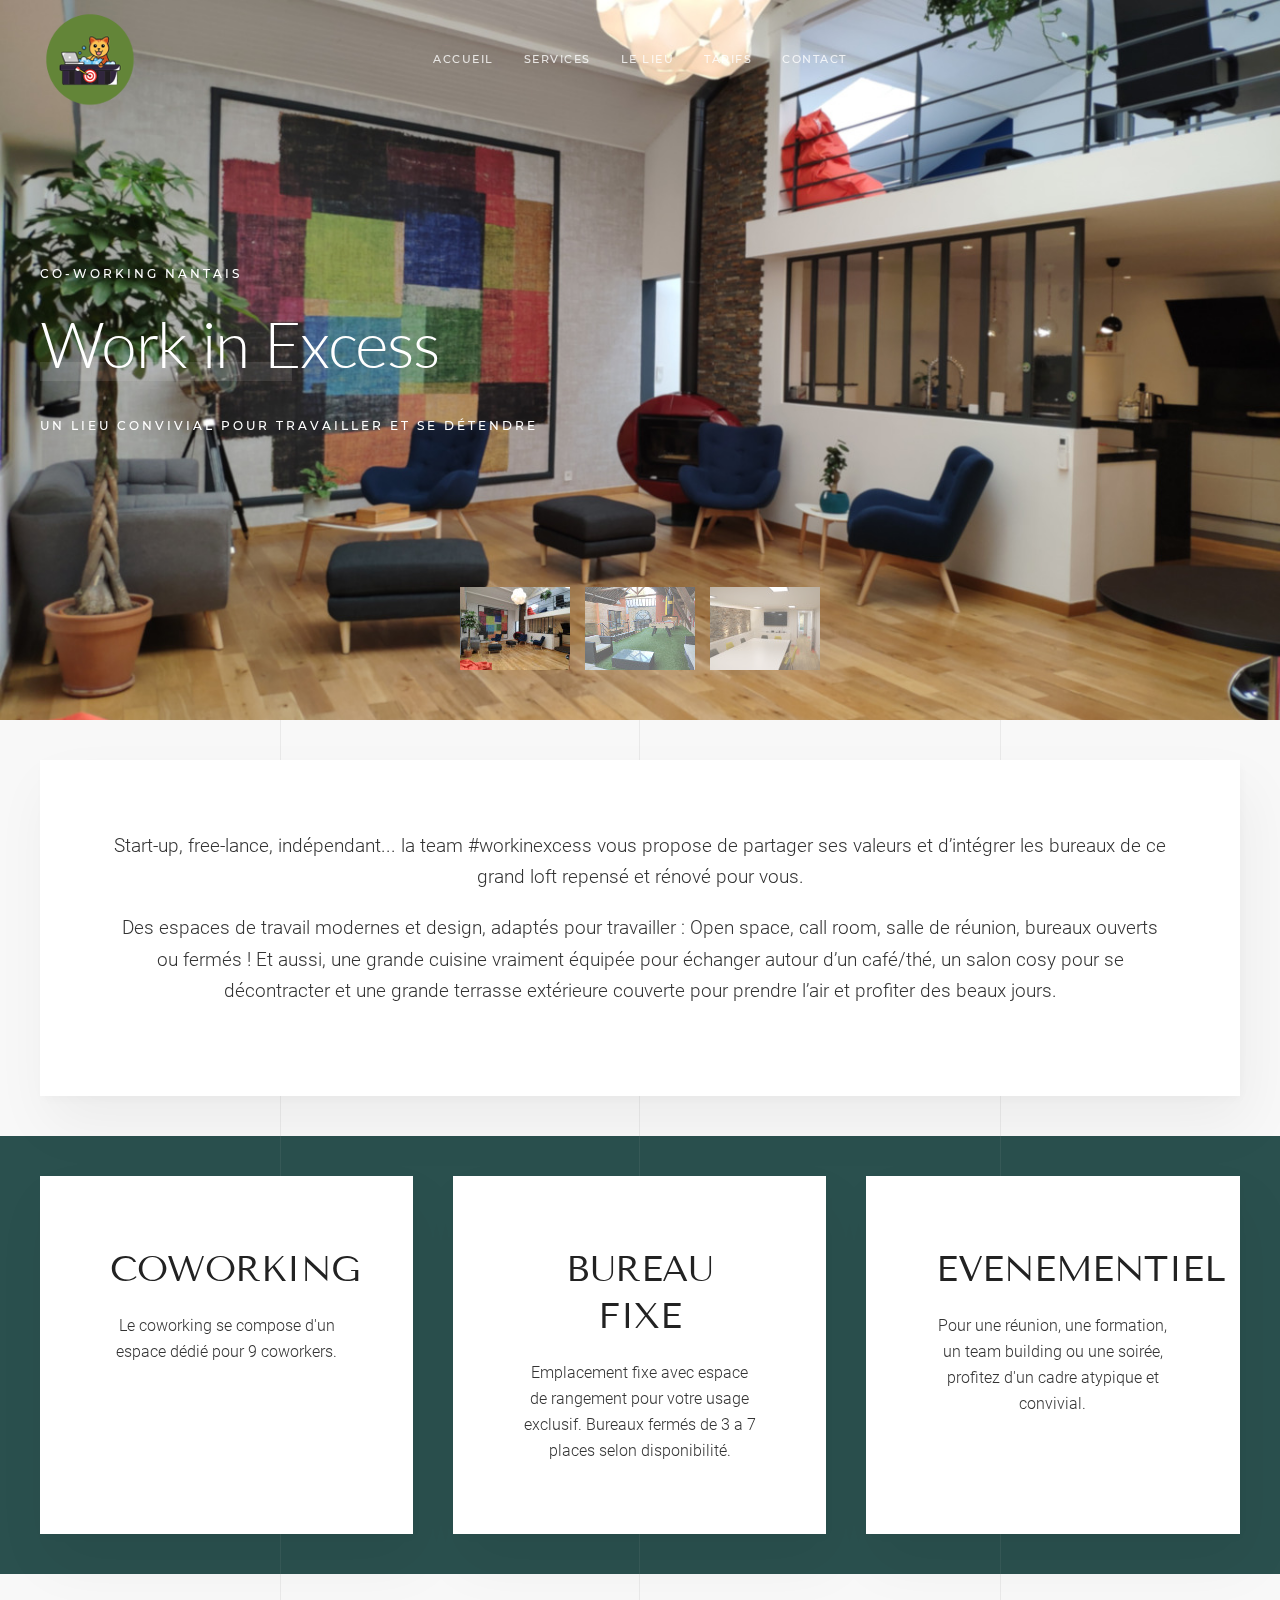
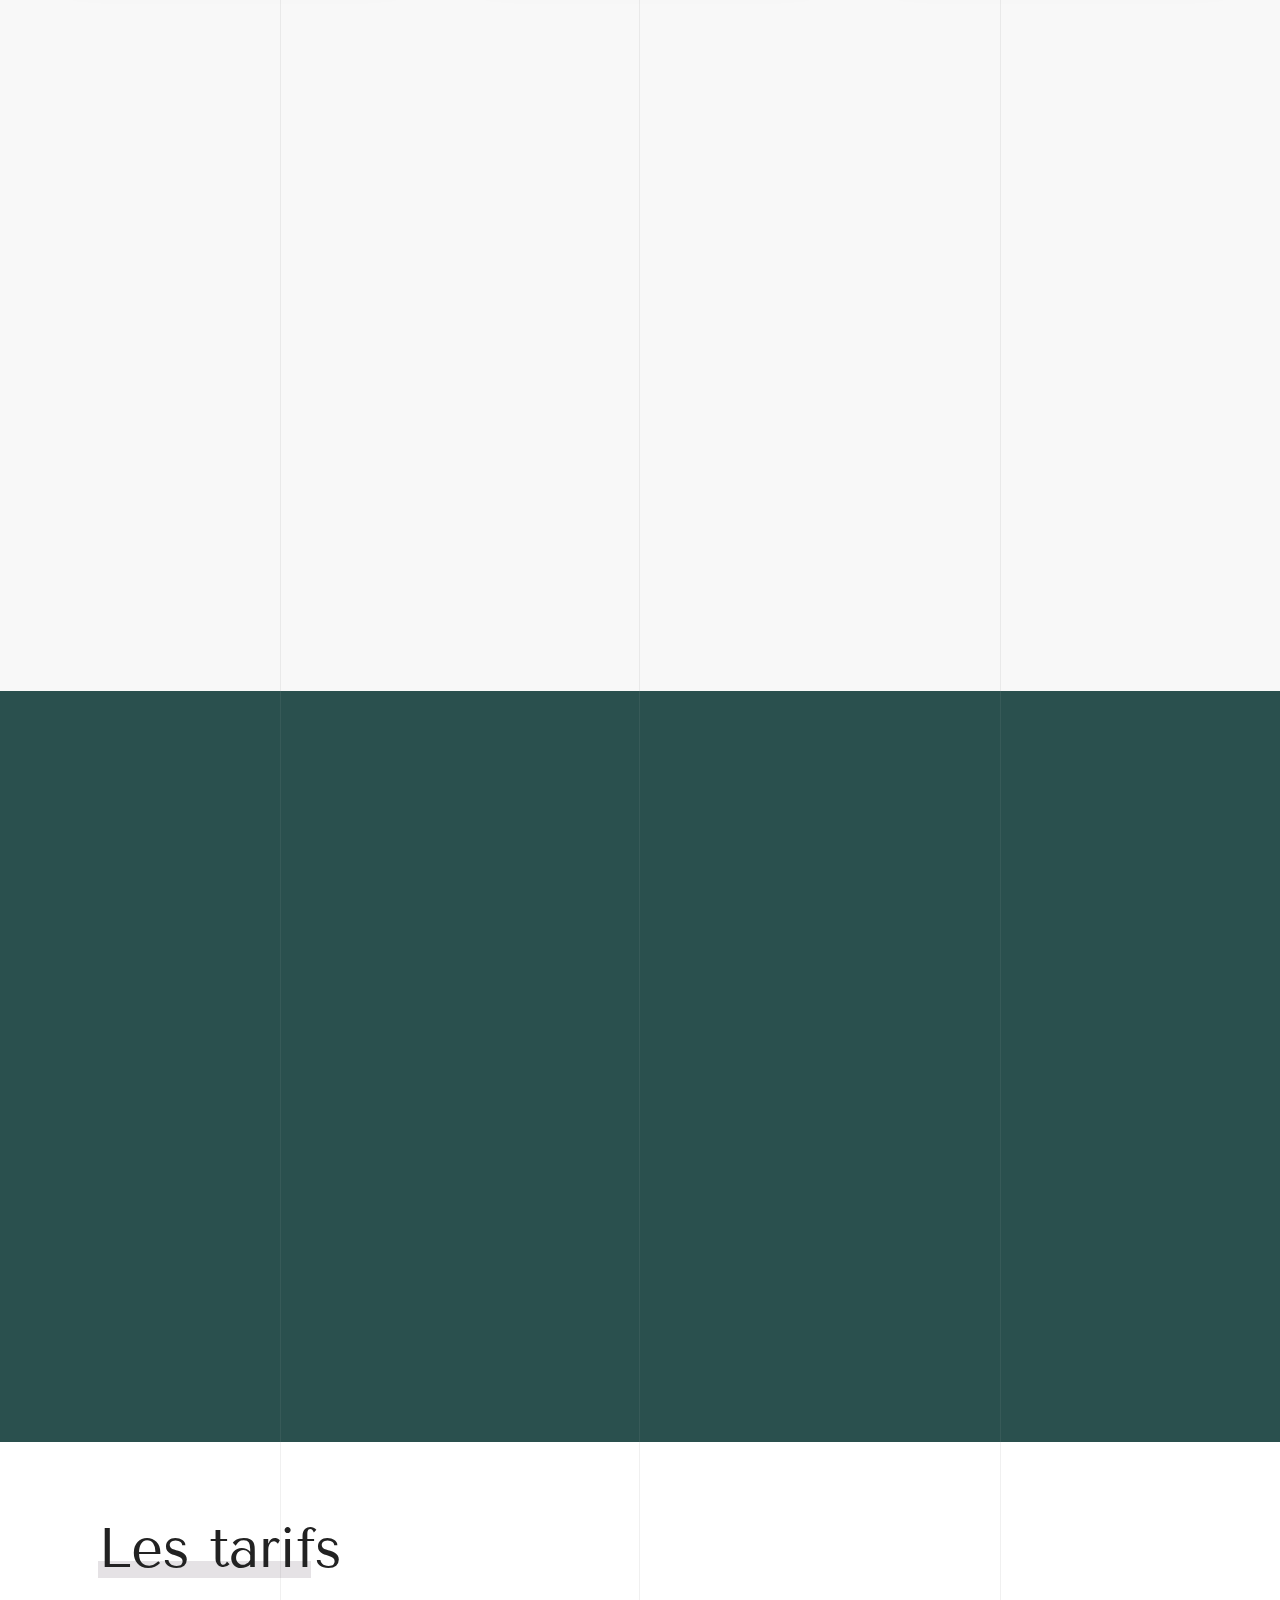
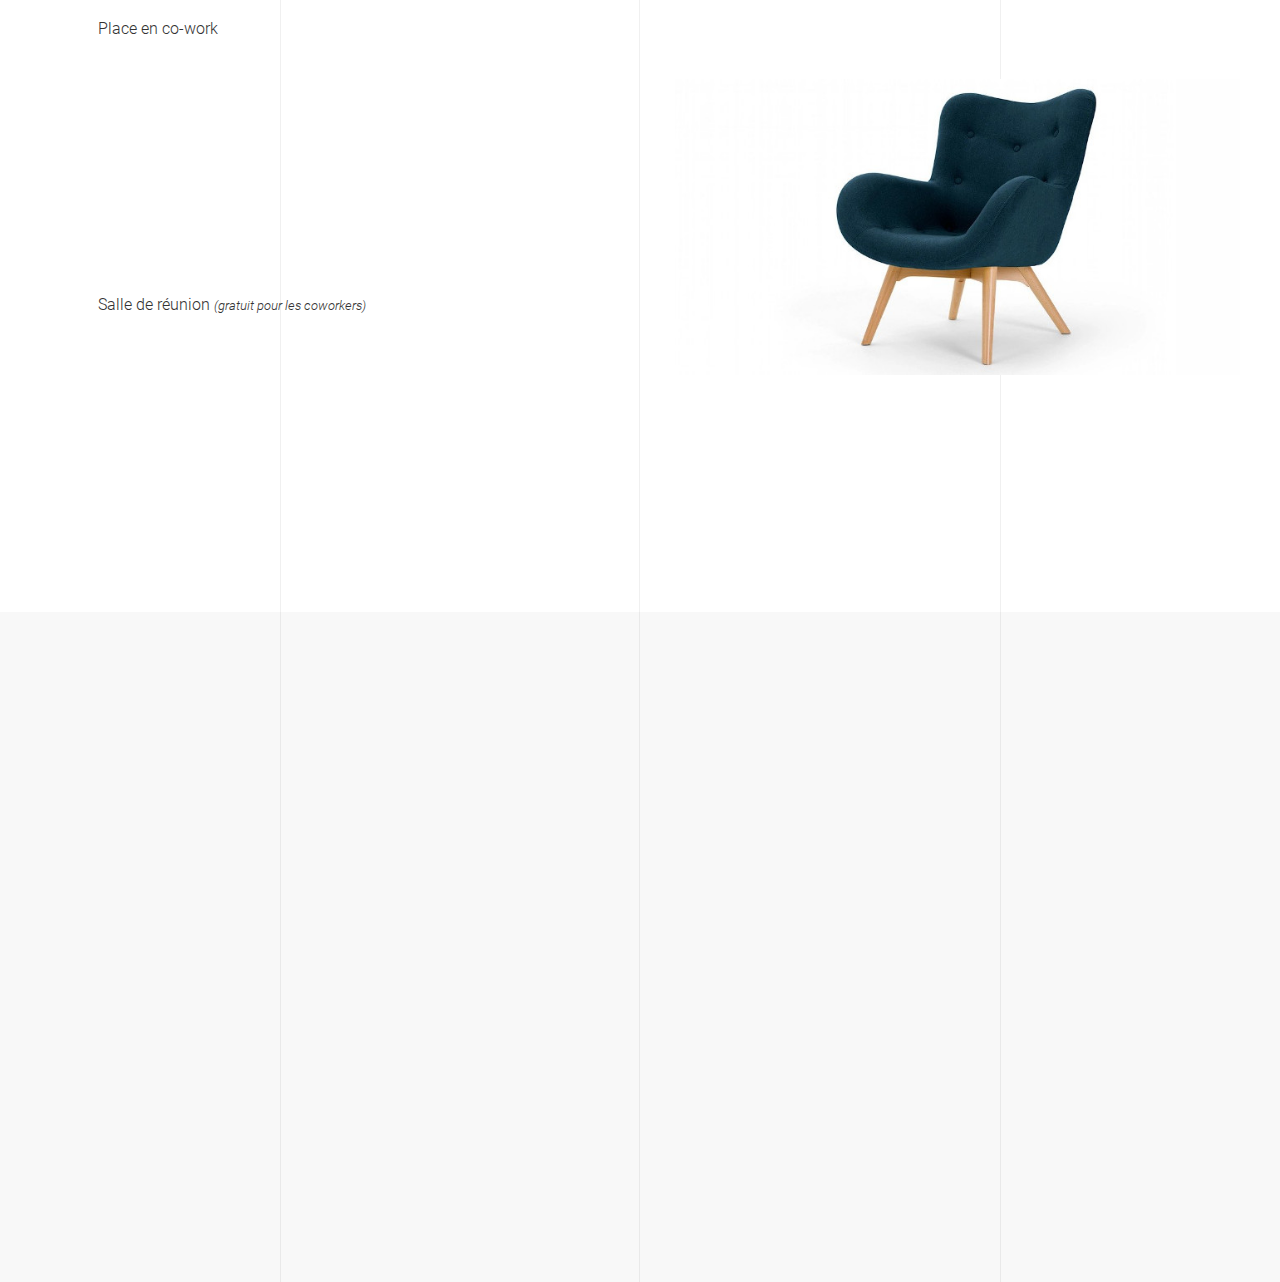
==== commit ad8861ac: "prix revus" ====
--- a/index.html
+++ b/index.html
@@ -5,9 +5,7 @@
   <meta http-equiv="X-UA-Compatible" content="IE=edge">
   <meta name="viewport" content="width=device-width, initial-scale=1">
   <meta charset="utf-8">
-  <!-- base href="https://demo.yootheme.com/themes/joomla/2017/florence/" -->
-  <meta name="author" content="Super User">
-  <meta name="generator" content="Joomla! - Open Source Content Management">
+  <meta name="description" content="Lieu atypique et convivial a nantes, composé d’espaces de travail dédiés et variés destinés aux indépendants, startup et petites entreprises" />
   <title>Work In Excess</title>
   <link href="css/theme-white-red.css" rel="stylesheet" id="theme-style-css">
   <link href="https://fonts.googleapis.com/css?family=Lato" rel="stylesheet">
@@ -1014,95 +1012,151 @@
                   uk-scrollspy-class="uk-animation-slide-right-medium" style="">
                 <h2 class="el-title uk-margin uk-h1 uk-heading-line"><span>Les tarifs</span></h2>
               </div>
-              <ul class="uk-width-large@m uk-margin-auto uk-list uk-list-large"
+              <div
+                      class="uk-margin uk-width-large@m uk-margin-auto uk-text-left@m uk-text-center uk-panel uk-scrollspy-inview uk-animation-slide-right-medium"
+                <h6 class="el-title uk-margin uk-h6 uk-heading-line"><span>Place en co-work</span></h6>
+                <ul class="uk-width-medium@m uk-margin-auto uk-list uk-list-medium"
+                    uk-scrollspy-class="uk-animation-slide-right-medium"
+                    style="visibility: hidden;margin-right: 0px !important;">
+                  <li class="el-item">
+                    <div class="uk-child-width-auto uk-grid-small uk-flex-bottom uk-grid"
+                         uk-grid="">
+                      <div class="uk-width-expand uk-first-column">
+                        <span class="el-title uk-display-block uk-leader" uk-leader=""><span
+                                class="uk-leader-fill"
+                                data-fill=".......................................................................................................................................................................................................">Journée</span></span>
+                      </div>
+                      <div>
+                        <div class="el-meta uk-h5 uk-margin-remov  uk-flex-right">20 € HT</div>
+                      </div>
+                    </div>
+                  </li>
+                  <li class="el-item">
+                    <div class="uk-child-width-auto uk-grid-small uk-flex-bottom uk-grid"
+                         uk-grid="">
+                      <div class="uk-width-expand uk-first-column">
+                        <span class="el-title uk-display-block uk-leader" uk-leader=""><span
+                                class="uk-leader-fill"
+                                data-fill=".......................................................................................................................................................................................................">Carnet 10 journée</span></span>
+                      </div>
+                      <div>
+                        <div class="el-meta uk-h5 uk-margin-remov  uk-flex-right">180 € HT</div>
+                      </div>
+                    </div>
+                  </li>
+                  <li class="el-item">
+                    <div class="uk-child-width-auto uk-grid-small uk-flex-bottom uk-grid"
+                         uk-grid="">
+                      <div class="uk-width-expand uk-first-column">
+                        <span class="el-title uk-display-block uk-leader" uk-leader=""><span
+                                class="uk-leader-fill"
+                                data-fill=".......................................................................................................................................................................................................">Mois</span></span>
+                      </div>
+                      <div>
+                        <div class="el-meta uk-h5 uk-margin-remov  uk-flex-right">250 € HT</div>
+                      </div>
+                    </div>
+                  </li>
+                </ul>
+              </div>
+
+                <ul class="uk-width-large@m uk-margin-auto uk-list uk-list-large"
                   uk-scrollspy-class="uk-animation-slide-right-medium"
                   style="visibility: hidden;">
+
                 <li class="el-item">
                   <div class="uk-child-width-auto uk-grid-small uk-flex-bottom uk-grid"
                        uk-grid="">
                     <div class="uk-width-expand uk-first-column">
                       <span class="el-title uk-display-block uk-leader" uk-leader=""><span
                           class="uk-leader-fill"
-                          data-fill=".......................................................................................................................................................................................................">Place en espace de co-working</span></span>
+                          data-fill=".......................................................................................................................................................................................................">Place en bureau fixe (mois)</span></span>
                     </div>
                     <div>
-                      <div class="el-meta uk-h5 uk-margin-remove">250 € HT / mois</div>
+                      <div class="el-meta uk-h5 uk-margin-remove">300 € HT</div>
                     </div>
                   </div>
                 </li>
 
-                <li class="el-item">
-                  <div class="uk-child-width-auto uk-grid-small uk-flex-bottom uk-grid"
-                       uk-grid="">
-                    <div class="uk-width-expand uk-first-column">
-                      <span class="el-title uk-display-block uk-leader" uk-leader=""><span
-                          class="uk-leader-fill"
-                          data-fill=".......................................................................................................................................................................................................">Place en bureau fixe</span></span>
-                    </div>
-                    <div>
-                      <div class="el-meta uk-h5 uk-margin-remove">300 € HT / mois</div>
-                    </div>
-                  </div>
-                </li>
-                <li class="el-item">
-                  <div class="uk-child-width-auto uk-grid-small uk-flex-bottom uk-grid"
-                       uk-grid="">
-                    <div class="uk-width-expand uk-first-column">
+                  <li class="el-item">
+                    <div class="uk-child-width-auto uk-grid-small uk-flex-bottom uk-grid"
+                         uk-grid="">
+                      <div class="uk-width-expand uk-first-column">
                       <span class="el-title uk-display-block uk-leader" uk-leader=""><span
                               class="uk-leader-fill"
-                              data-fill=".......................................................................................................................................................................................................">10 tickets journée</span></span>
-                    </div>
-                    <div>
-                      <div class="el-meta uk-h5 uk-margin-remove">180 € HT</div>
-                    </div>
-                  </div>
-                </li>
-
-                <li class="el-item">
-                  <div class="uk-child-width-auto uk-grid-small uk-flex-bottom uk-grid"
-                       uk-grid="">
-                    <div class="uk-width-expand uk-first-column">
+                              data-fill=".......................................................................................................................................................................................................">Domiciliation (mois) **</span></span>
+                      </div>
+                      <div>
+                        <div class="el-meta uk-h5 uk-margin-remove">40 € HT</div>
+                      </div>
+                    </div>
+                  </li>
+                </ul>
+          </div>
+          <div
+                  class="uk-margin uk-width-large@m uk-margin-auto uk-text-left@m uk-text-center uk-panel uk-scrollspy-inview uk-animation-slide-right-medium"
+            <h6 class="el-title uk-margin uk-h6 uk-heading-line"><span>Salle de réunion</span> <i><small> (gratuit pour les coworkers)</small></i></h6>
+            <ul class="uk-width-medium@m uk-margin-auto uk-list uk-list-medium"
+                uk-scrollspy-class="uk-animation-slide-right-medium"
+                style="visibility: hidden;margin-right: 0px !important;">
+              <li class="el-item">
+                <div class="uk-child-width-auto uk-grid-small uk-flex-bottom uk-grid"
+                     uk-grid="">
+                  <div class="uk-width-expand uk-first-column">
+                          <span class="el-title uk-display-block uk-leader" uk-leader=""><span
+                                  class="uk-leader-fill"
+                                  data-fill=".......................................................................................................................................................................................................">Journée</span></span>
+                  </div>
+                  <div>
+                    <div class="el-meta uk-h5 uk-margin-remov  uk-flex-right">150 € HT</div>
+                  </div>
+                </div>
+              </li>
+              <li class="el-item">
+                <div class="uk-child-width-auto uk-grid-small uk-flex-bottom uk-grid"
+                     uk-grid="">
+                  <div class="uk-width-expand uk-first-column">
+                          <span class="el-title uk-display-block uk-leader" uk-leader=""><span
+                                  class="uk-leader-fill"
+                                  data-fill=".......................................................................................................................................................................................................">Heure</span></span>
+                  </div>
+                  <div>
+                    <div class="el-meta uk-h5 uk-margin-remov  uk-flex-right">40 € HT</div>
+                  </div>
+                </div>
+              </li>
+              <li class="el-item">
+                <div class="uk-child-width-auto uk-grid-small uk-flex-bottom uk-grid"
+                     uk-grid="">
+                  <div class="uk-width-expand uk-first-column">
+                          <span class="el-title uk-display-block uk-leader" uk-leader=""><span
+                                  class="uk-leader-fill"
+                                  data-fill=".......................................................................................................................................................................................................">Mois</span></span>
+                  </div>
+                  <div>
+                    <div class="el-meta uk-h5 uk-margin-remov  uk-flex-right">250 € HT</div>
+                  </div>
+                </div>
+              </li>
+            </ul>
+          </div>
+        <ul class="uk-width-large@m uk-margin-auto uk-list uk-list-large"
+            uk-scrollspy-class="uk-animation-slide-right-medium"
+            style="visibility: hidden;">
+        <li class="el-item">
+          <div class="uk-child-width-auto uk-grid-small uk-flex-bottom uk-grid"
+               uk-grid="">
+            <div class="uk-width-expand uk-first-column">
                       <span class="el-title uk-display-block uk-leader" uk-leader=""><span
-                          class="uk-leader-fill"
-                          data-fill=".......................................................................................................................................................................................................">Domiciliation</span></span>
-                    </div>
-                    <div>
-                      <div class="el-meta uk-h5 uk-margin-remove">40 € HT / mois</div>
-                    </div>
-                  </div>
-                </li>
-
-                <li class="el-item">
-                  <div class="uk-child-width-auto uk-grid-small uk-flex-bottom uk-grid"
-                       uk-grid="">
-                    <div class="uk-width-expand uk-first-column">
-                      <span class="el-title uk-display-block uk-leader" uk-leader=""><span
-                          class="uk-leader-fill"
-                          data-fill=".......................................................................................................................................................................................................">Salle de réunion *</span></span>
-                    </div>
-                    <div>
-                      <div class="el-meta uk-h5 uk-margin-remove" style="text-align: right">150 € HT / jour <br/> 40 € HT de l'heure</div>
-                    </div>
-                  </div>
-                </li>
-                <li class="el-item">
-                  <div class="uk-child-width-auto uk-grid-small uk-flex-bottom uk-grid"
-                       uk-grid="">
-                    <div class="uk-width-expand uk-first-column">
-                      <span class="el-title uk-display-block uk-leader" uk-leader=""><span
-                          class="uk-leader-fill"
-                          data-fill=".......................................................................................................................................................................................................">Evenementiel</span></span>
-                    </div>
-                    <div>
-                      <div class="el-meta uk-h5 uk-margin-remove">Tarif sur demande</div>
-                    </div>
-                  </div>
-                </li>
-                <li class="el-item">
-                  <i><small>* gratuit pour les coworkers</small></i>
-                </li>
-              </ul>
-            </div>
+                              class="uk-leader-fill"
+                              data-fill=".......................................................................................................................................................................................................">Evenementiel</span></span>
+            </div>
+            <div>
+              <div class="el-meta uk-h5 uk-margin-remove">Tarif sur demande</div>
+            </div>
+          </div>
+        </li>
+        </ul>
             <div class="uk-panel-large" uk-scrollspy-class="uk-animation-slide-right-medium">
               <div
                   class="uk-margin uk-width-large@m uk-margin-auto uk-text-left@m uk-text-center uk-panel uk-scrollspy-inview uk-animation-slide-right-medium"
@@ -1158,9 +1212,20 @@
                 <div class="uk-margin uk-text-left@m uk-text-center uk-text-meta"
                      uk-scrollspy-class="" style="visibility: hidden;">Venez visiter
                 </div>
-                <h4 class="uk-margin-medium uk-h3 uk-margin-remove-top uk-text-left@m uk-text-center"
-                    uk-scrollspy-class="" style="visibility: hidden;"><a
-                    class="el-link uk-link-reset" href="mailto:contact@workinexcess.com">contact@workinexcess.com</a>
+                <h4 class="uk-margin-medium uk-h4 uk-margin-remove-top uk-text-left@m uk-text-center"
+                    uk-scrollspy-class="" style="visibility: hidden;">
+                  <a
+                    class="el-link uk-link-reset" href="mailto:contact@workinexcess.com">
+                    <svg width="20" height="20" viewBox="0 0 20 20" xmlns="http://www.w3.org/2000/svg" data-svg="mail"><polyline fill="none" stroke="#000" points="1.4,6.5 10,11 18.6,6.5"></polyline><path d="M 1,4 1,16 19,16 19,4 1,4 Z M 18,15 2,15 2,5 18,5 18,15 Z"></path></svg>
+                    contact@workinexcess.com</a>
+                  <br/>
+
+                    <a class="el-link uk-link-reset" target="_blank"
+                       href="tel:0767294978">
+                      <svg width="20" height="20" viewBox="0 0 20 20" xmlns="http://www.w3.org/2000/svg" data-svg="phone"><path fill="none" stroke="#000" d="M15.5,17 C15.5,17.8 14.8,18.5 14,18.5 L7,18.5 C6.2,18.5 5.5,17.8 5.5,17 L5.5,3 C5.5,2.2 6.2,1.5 7,1.5 L14,1.5 C14.8,1.5 15.5,2.2 15.5,3 L15.5,17 L15.5,17 L15.5,17 Z"></path><circle cx="10.5" cy="16.5" r=".8"></circle></svg>
+                      07 67 29 49 78 </a>
+
+
                 </h4>
                 <div class="uk-margin uk-text-left@m uk-text-center" uk-scrollspy-class=""
                      style="visibility: hidden;">
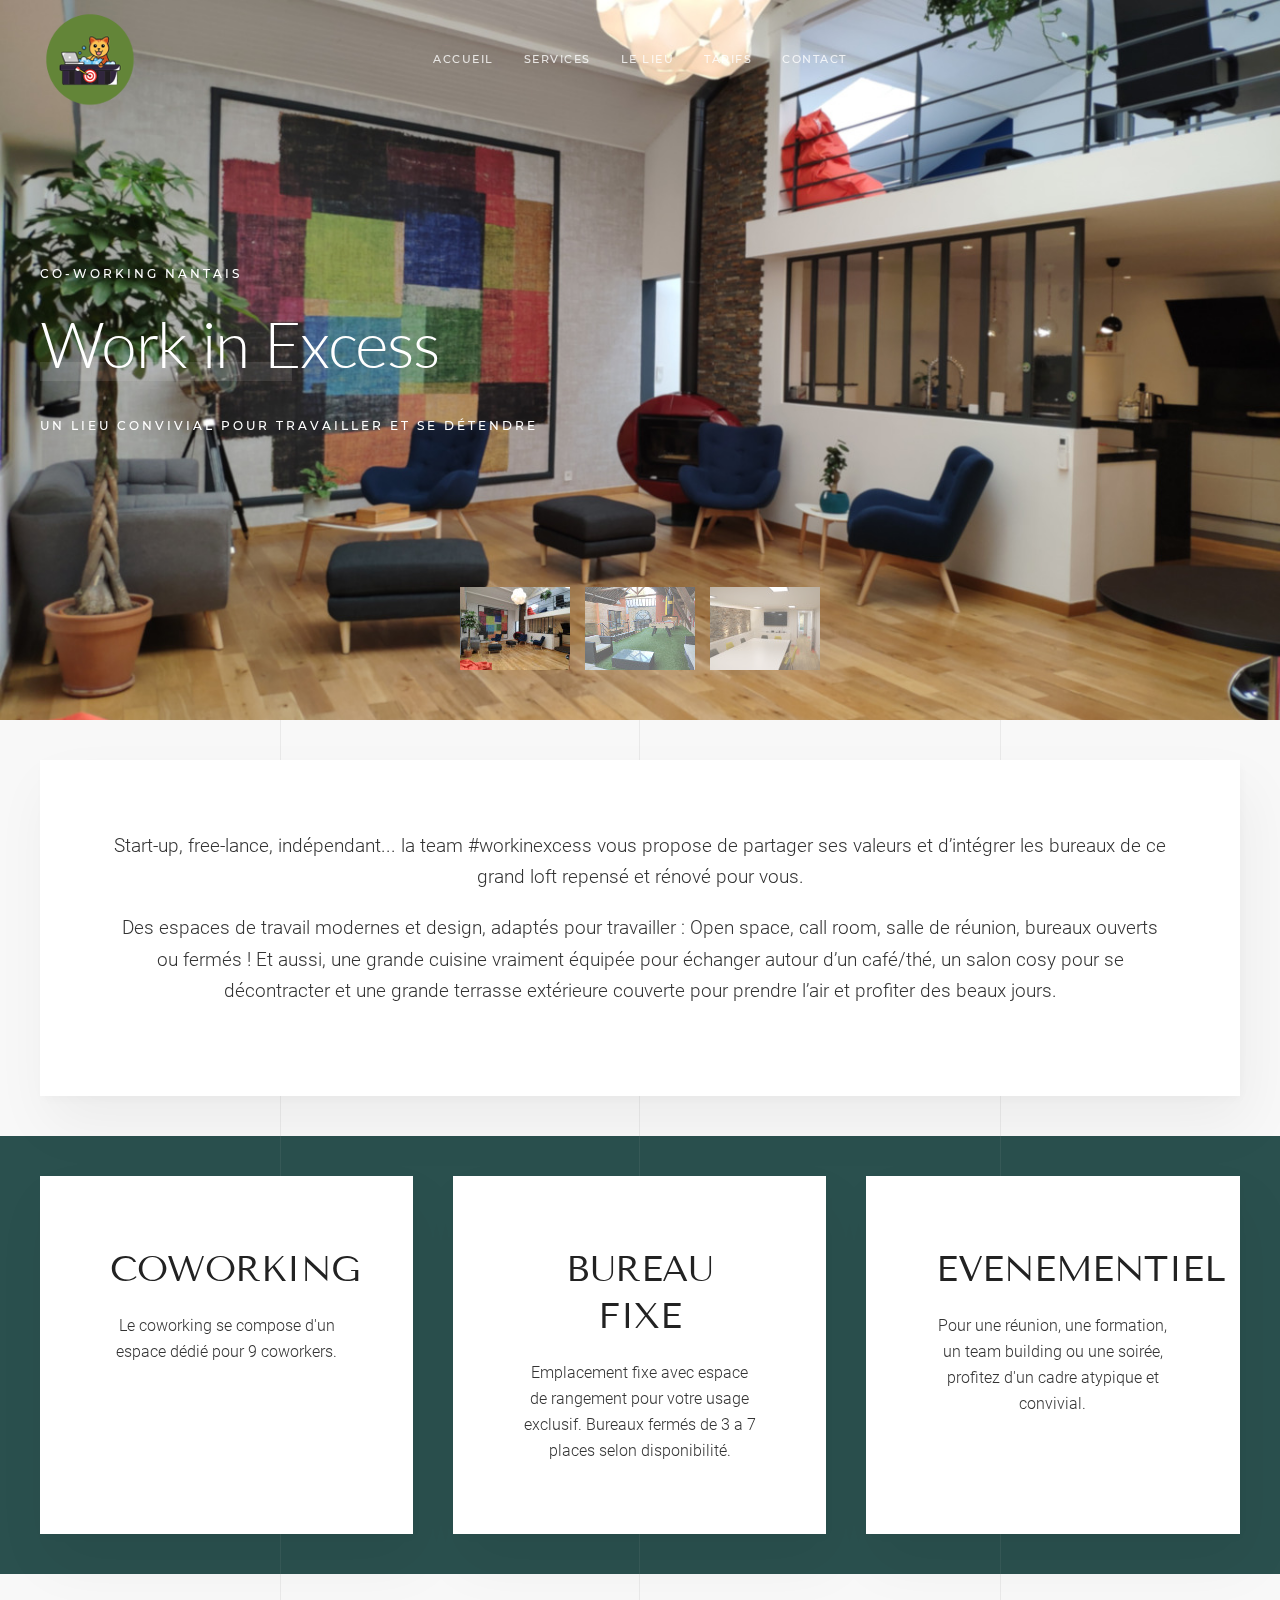
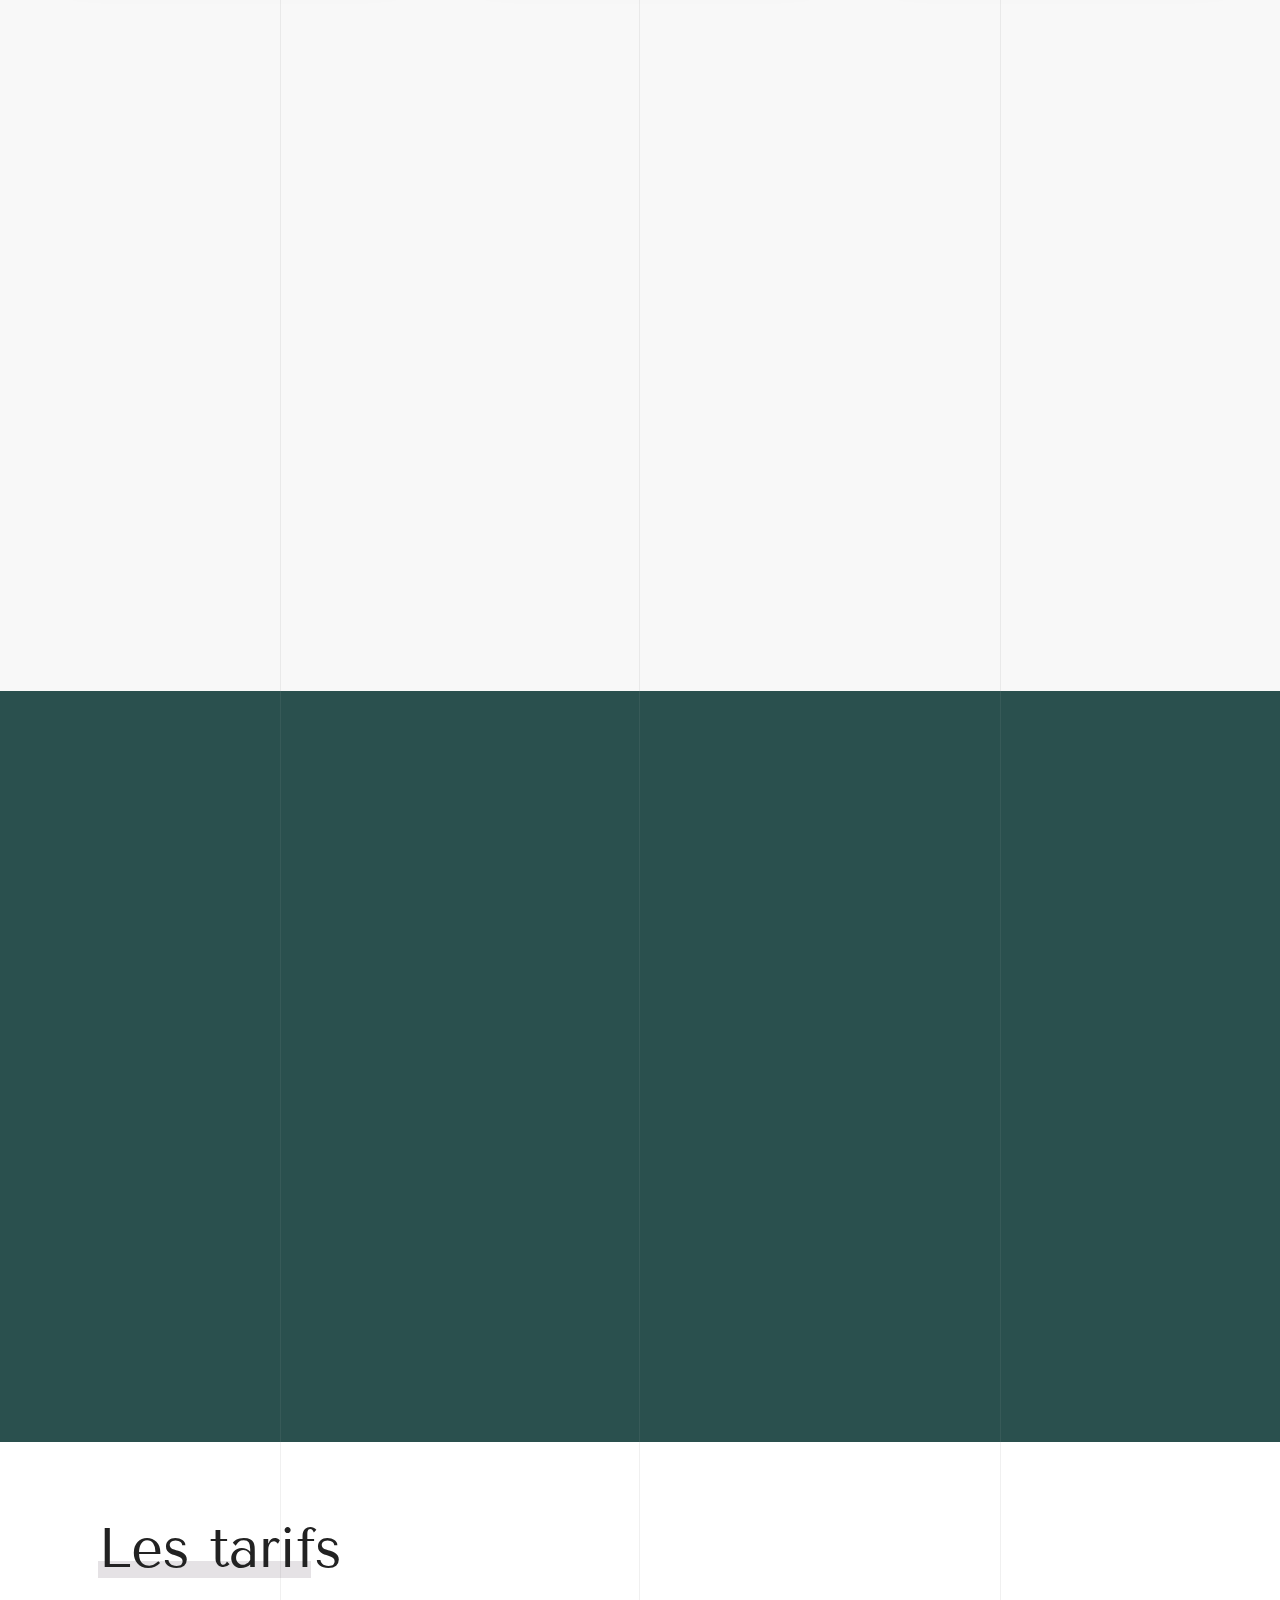
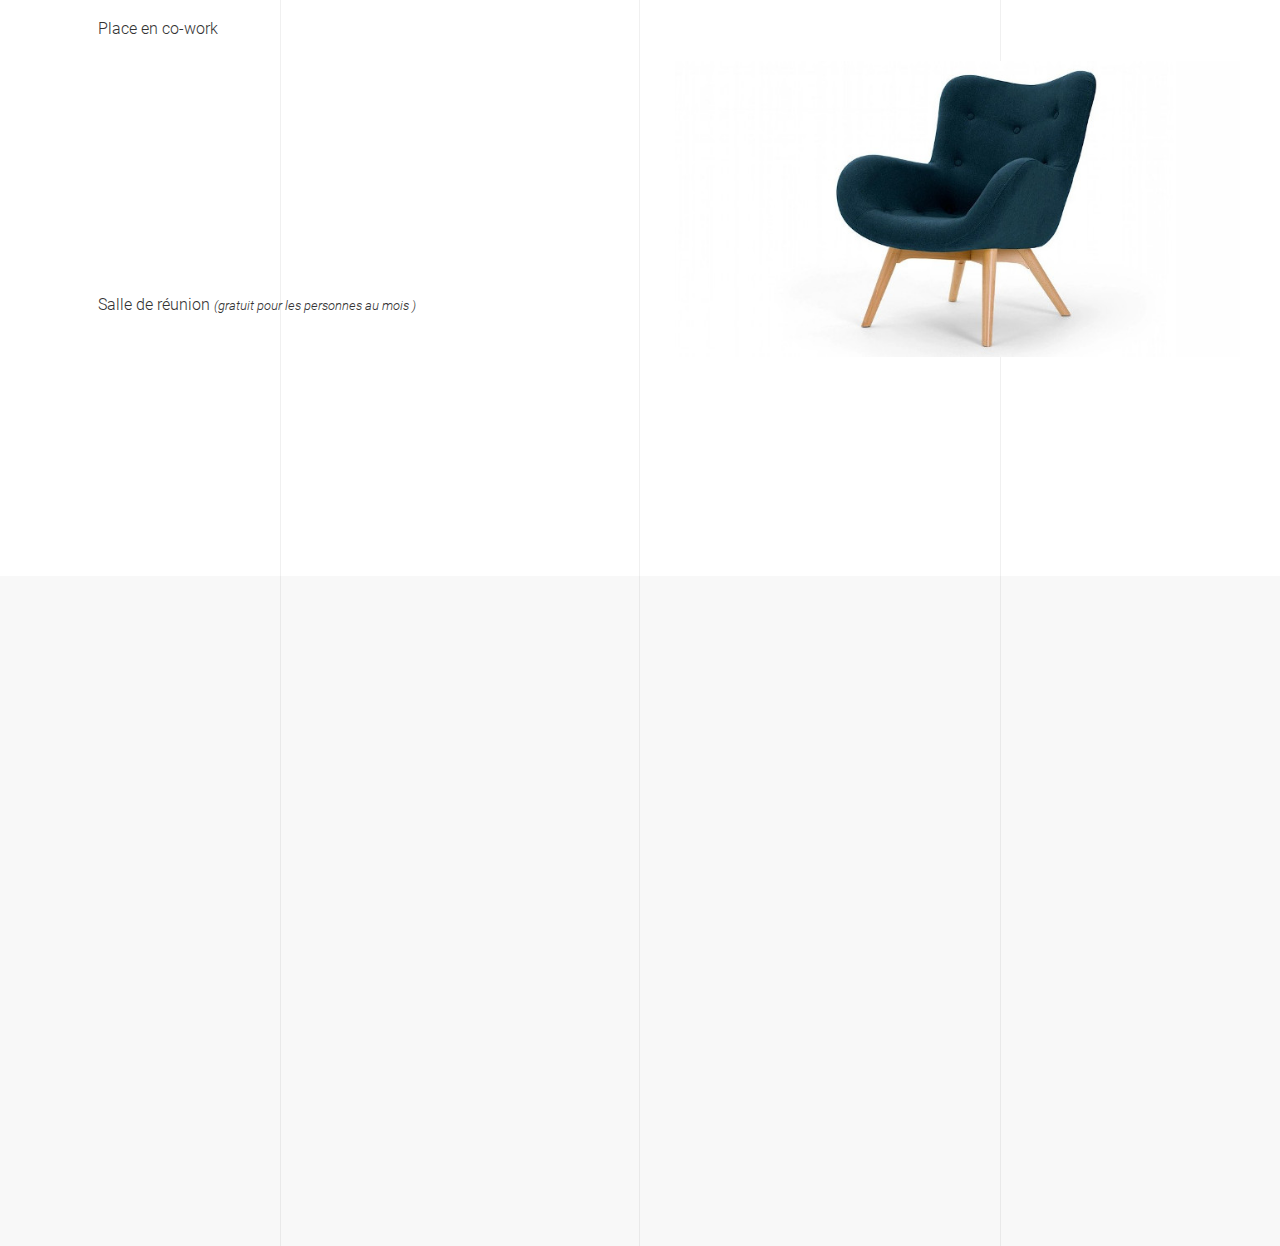
==== commit bcc6a9e6: "correction tarifs" ====
--- a/index.html
+++ b/index.html
@@ -1084,7 +1084,7 @@
                       <div class="uk-width-expand uk-first-column">
                       <span class="el-title uk-display-block uk-leader" uk-leader=""><span
                               class="uk-leader-fill"
-                              data-fill=".......................................................................................................................................................................................................">Domiciliation (mois) **</span></span>
+                              data-fill=".......................................................................................................................................................................................................">Domiciliation (mois)</span></span>
                       </div>
                       <div>
                         <div class="el-meta uk-h5 uk-margin-remove">40 € HT</div>
@@ -1095,7 +1095,7 @@
           </div>
           <div
                   class="uk-margin uk-width-large@m uk-margin-auto uk-text-left@m uk-text-center uk-panel uk-scrollspy-inview uk-animation-slide-right-medium"
-            <h6 class="el-title uk-margin uk-h6 uk-heading-line"><span>Salle de réunion</span> <i><small> (gratuit pour les coworkers)</small></i></h6>
+            <h6 class="el-title uk-margin uk-h6 uk-heading-line"><span>Salle de réunion</span> <i><small> (gratuit pour les personnes au mois )</small></i></h6>
             <ul class="uk-width-medium@m uk-margin-auto uk-list uk-list-medium"
                 uk-scrollspy-class="uk-animation-slide-right-medium"
                 style="visibility: hidden;margin-right: 0px !important;">
@@ -1125,19 +1125,7 @@
                   </div>
                 </div>
               </li>
-              <li class="el-item">
-                <div class="uk-child-width-auto uk-grid-small uk-flex-bottom uk-grid"
-                     uk-grid="">
-                  <div class="uk-width-expand uk-first-column">
-                          <span class="el-title uk-display-block uk-leader" uk-leader=""><span
-                                  class="uk-leader-fill"
-                                  data-fill=".......................................................................................................................................................................................................">Mois</span></span>
-                  </div>
-                  <div>
-                    <div class="el-meta uk-h5 uk-margin-remov  uk-flex-right">250 € HT</div>
-                  </div>
-                </div>
-              </li>
+
             </ul>
           </div>
         <ul class="uk-width-large@m uk-margin-auto uk-list uk-list-large"
